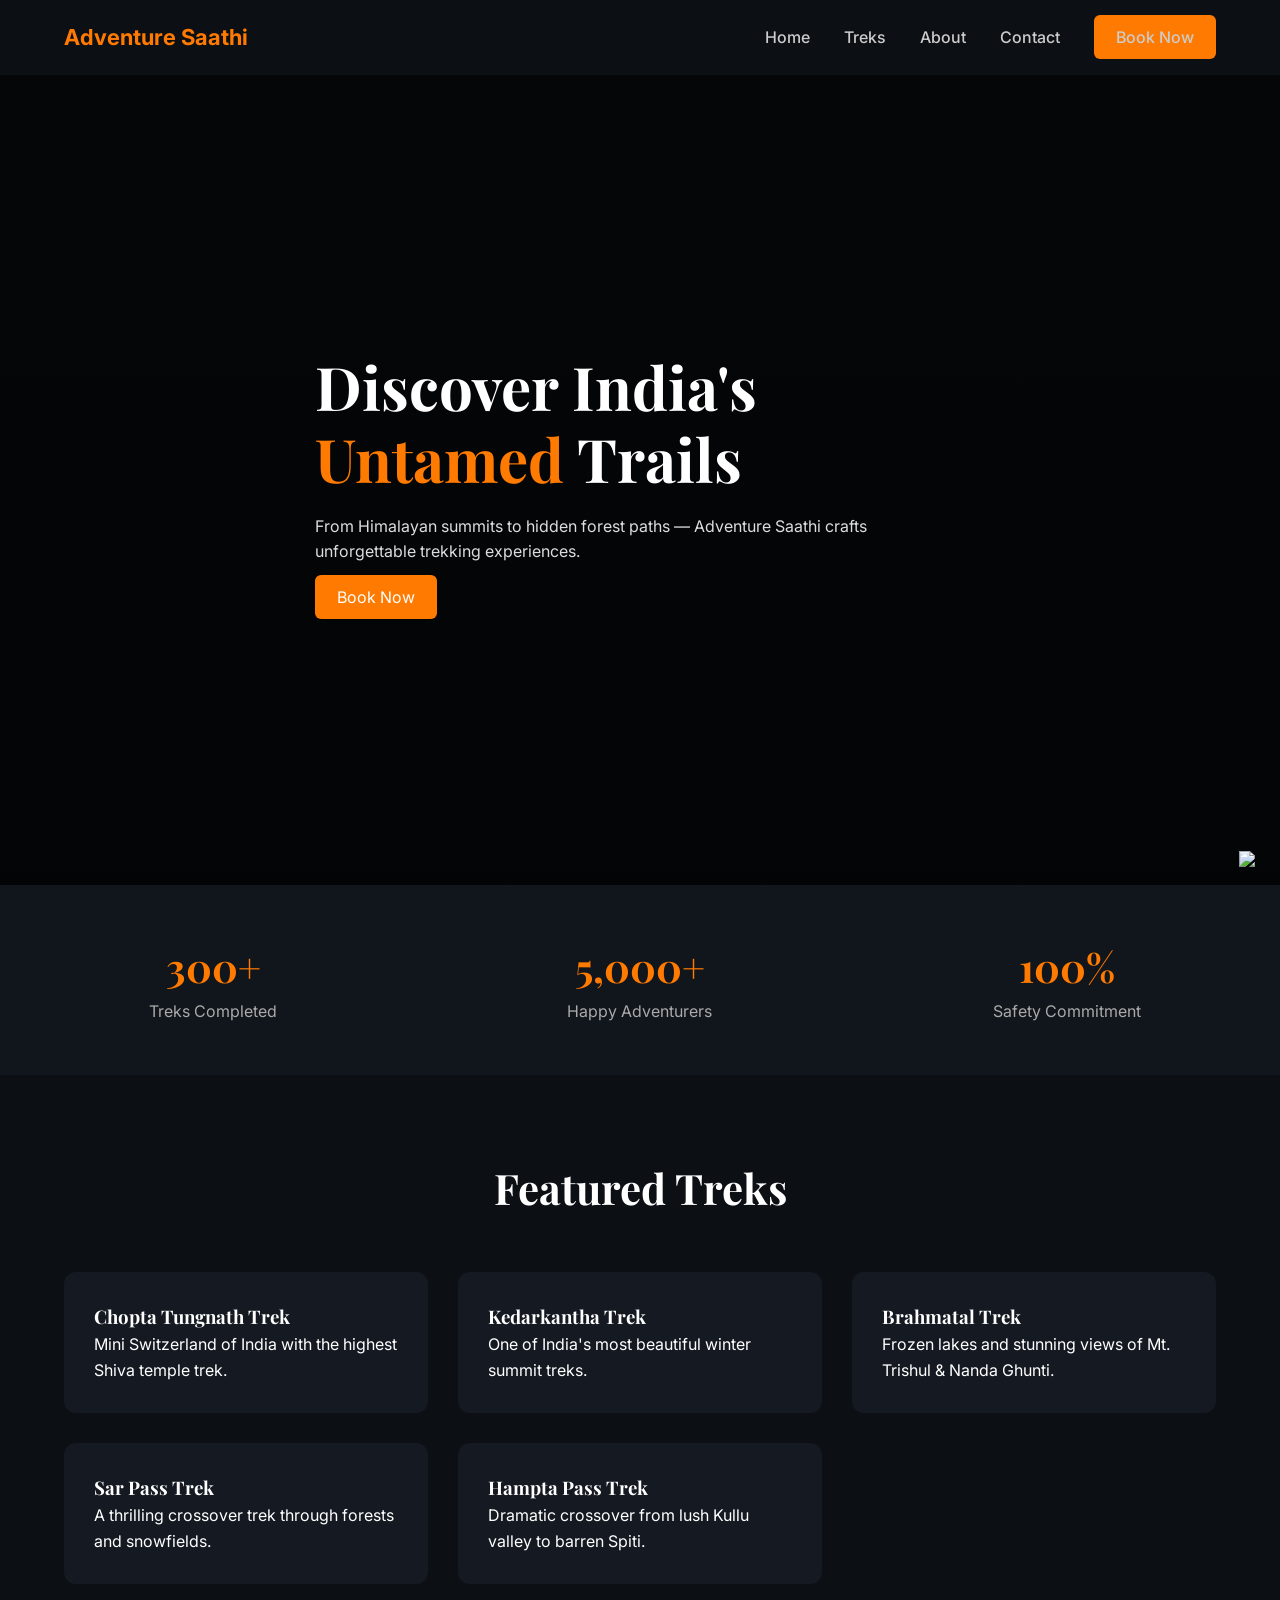
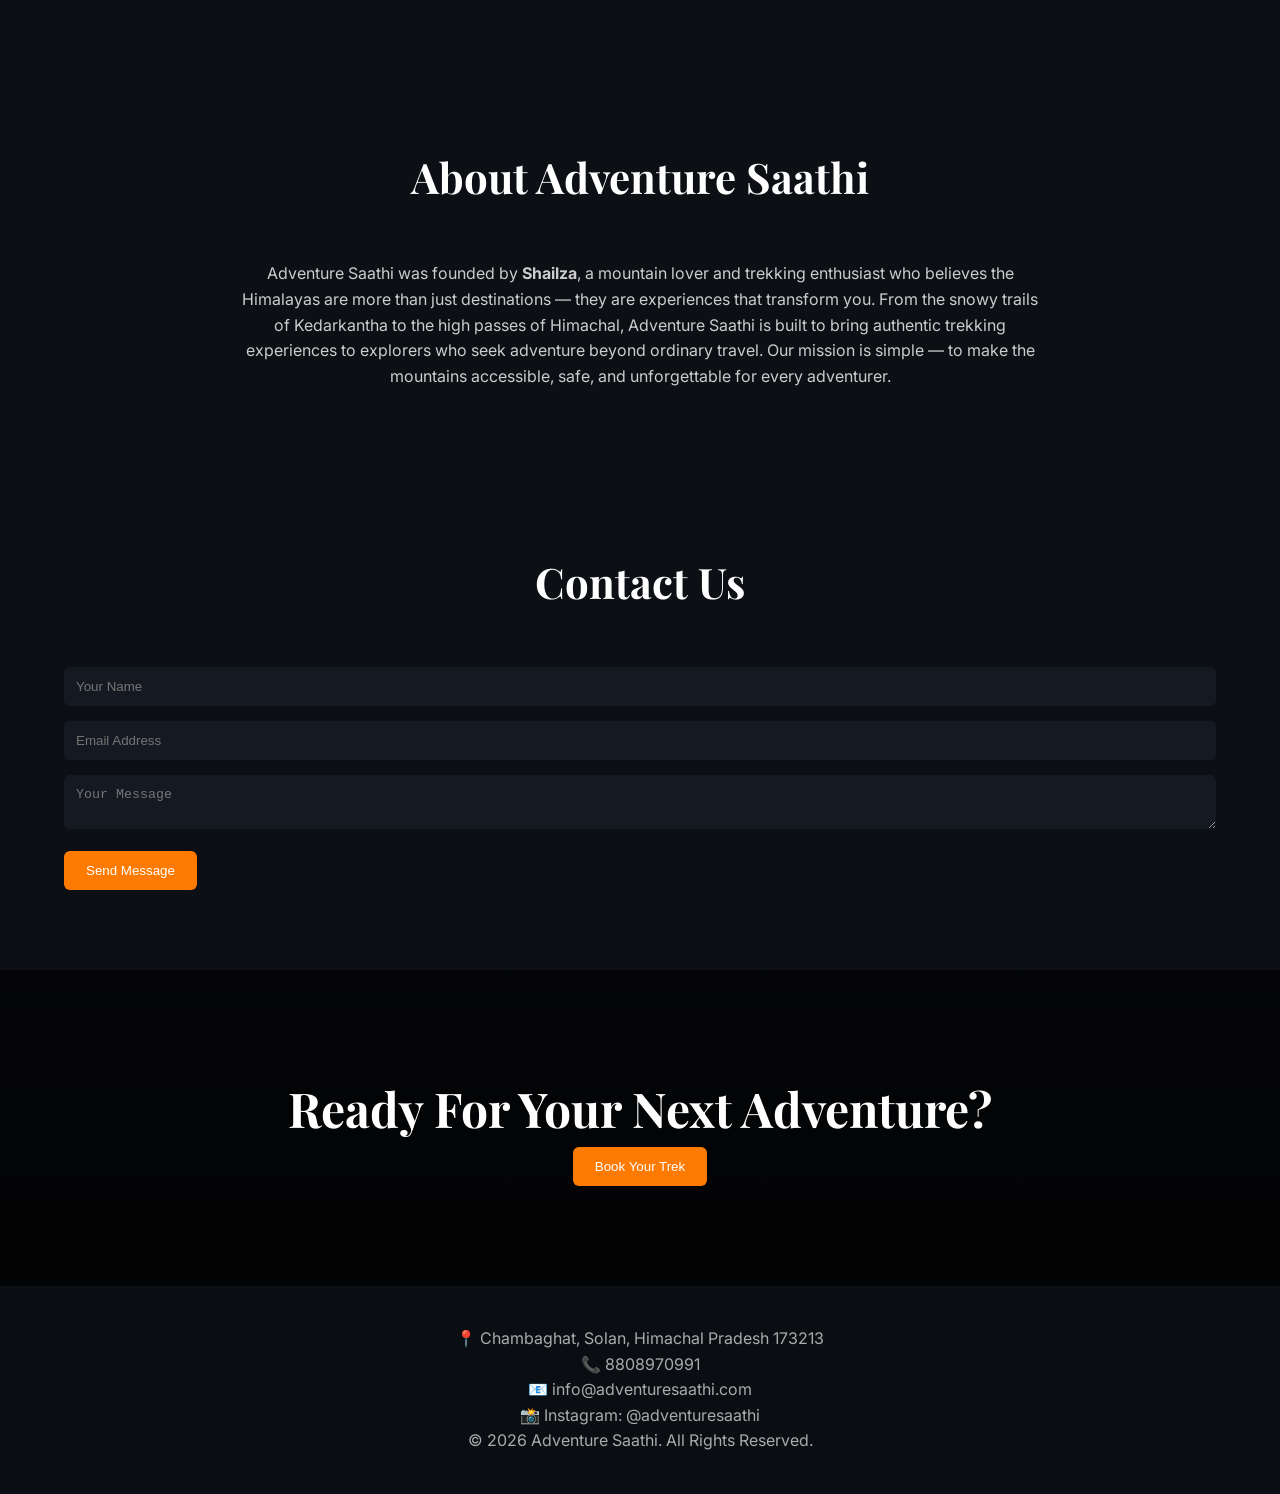
==== index.html @ 0ab4fabd "Update index.html" ====
<!DOCTYPE html>
<html lang="en">
<head>
<meta charset="UTF-8">
<meta name="viewport" content="width=device-width, initial-scale=1.0">
<title>Adventure Saathi | Explore Beyond Limits</title>

<link href="https://fonts.googleapis.com/css2?family=Playfair+Display:wght@600;700&family=Inter:wght@300;400;500;600&display=swap" rel="stylesheet">

<style>

*{margin:0;padding:0;box-sizing:border-box;}

body{
font-family:'Inter',sans-serif;
background:#0c0f14;
color:white;
line-height:1.6;
}

h1,h2,h3{
font-family:'Playfair Display',serif;
}

.container{
width:90%;
max-width:1200px;
margin:auto;
}

/* NAVBAR */

nav{
display:flex;
justify-content:space-between;
align-items:center;
padding:20px 0;
}

.logo{
font-weight:700;
font-size:22px;
color:#ff7a00;
}

.nav-links a{
margin-left:30px;
text-decoration:none;
color:#ccc;
font-weight:500;
}

.nav-links a:hover{
color:#ff7a00;
}

.btn-primary{
background:#ff7a00;
padding:12px 22px;
border-radius:6px;
color:white;
cursor:pointer;
border:none;
text-decoration:none;
}

/* HERO */

.hero{
height:90vh;
background:linear-gradient(rgba(0,0,0,0.6),rgba(0,0,0,0.7)),
url('https://images.unsplash.com/photo-1501785888041-af3ef285b470') center/cover;
display:flex;
align-items:center;
}

.hero-content{
max-width:650px;
}

.hero h1{
font-size:60px;
line-height:1.2;
}

.highlight{
color:#ff7a00;
}

.hero p{
margin:20px 0;
color:#ddd;
}

/* STATS */

.stats{
background:#11151c;
padding:50px 0;
text-align:center;
display:grid;
grid-template-columns:repeat(auto-fit,minmax(200px,1fr));
}

.stat h2{
color:#ff7a00;
font-size:40px;
}

.stat p{
color:#aaa;
}

/* SECTIONS */

section{
padding:80px 0;
}

.section-title{
text-align:center;
margin-bottom:50px;
}

.section-title h2{
font-size:42px;
}

.cards{
display:grid;
grid-template-columns:repeat(auto-fit,minmax(280px,1fr));
gap:30px;
}

.card{
background:#151a22;
padding:30px;
border-radius:12px;
transition:0.3s;
}

.card:hover{
transform:translateY(-5px);
border:1px solid #ff7a00;
}

/* CTA */

.cta{
text-align:center;
background:linear-gradient(rgba(0,0,0,0.7),rgba(0,0,0,0.8)),
url('https://images.unsplash.com/photo-1464822759023-fed622ff2c3b') center/cover;
padding:100px 20px;
}

.cta h2{
font-size:48px;
}

/* MODAL */

.modal{
display:none;
position:fixed;
z-index:1000;
left:0;
top:0;
width:100%;
height:100%;
background:rgba(0,0,0,0.8);
justify-content:center;
align-items:center;
}

.modal-content{
background:#151a22;
padding:40px;
border-radius:12px;
width:90%;
max-width:400px;
position:relative;
}

.modal-content input,
.modal-content select{
width:100%;
padding:12px;
margin-bottom:15px;
border:none;
border-radius:6px;
background:#0c0f14;
color:white;
}

.close{
position:absolute;
right:20px;
top:15px;
font-size:24px;
cursor:pointer;
}

/* CONTACT FORM */

form input, form textarea{
width:100%;
padding:12px;
margin-bottom:15px;
border-radius:6px;
border:none;
background:#151a22;
color:white;
}

/* WHATSAPP */

.whatsapp-float{
position:fixed;
bottom:25px;
right:25px;
z-index:999;
}

.whatsapp-float img{
width:60px;
}

/* FOOTER */

footer{
background:#0a0d12;
padding:40px 0;
text-align:center;
color:#aaa;
}

</style>
</head>

<body>

<div class="container">

<nav>

<div class="logo">Adventure Saathi</div>

<div class="nav-links">
<a href="#">Home</a>
<a href="#treks">Treks</a>
<a href="#about">About</a>
<a href="#contact">Contact</a>
<a href="#" class="btn-primary" onclick="openModal()">Book Now</a>
</div>

</nav>

</div>


<!-- HERO -->

<section class="hero">

<div class="container hero-content">

<h1>Discover India's <span class="highlight">Untamed</span> Trails</h1>

<p>
From Himalayan summits to hidden forest paths — Adventure Saathi crafts unforgettable trekking experiences.
</p>

<a class="btn-primary" onclick="openModal()">Book Now</a>

</div>

</section>


<!-- STATS -->

<section class="stats">

<div class="stat">
<h2>300+</h2>
<p>Treks Completed</p>
</div>

<div class="stat">
<h2>5,000+</h2>
<p>Happy Adventurers</p>
</div>

<div class="stat">
<h2>100%</h2>
<p>Safety Commitment</p>
</div>

</section>


<!-- TREKS -->

<section id="treks">

<div class="container">

<div class="section-title">
<h2>Featured Treks</h2>
</div>

<div class="cards">

<div class="card">
<h3>Chopta Tungnath Trek</h3>
<p>Mini Switzerland of India with the highest Shiva temple trek.</p>
</div>

<div class="card">
<h3>Kedarkantha Trek</h3>
<p>One of India's most beautiful winter summit treks.</p>
</div>

<div class="card">
<h3>Brahmatal Trek</h3>
<p>Frozen lakes and stunning views of Mt. Trishul & Nanda Ghunti.</p>
</div>

<div class="card">
<h3>Sar Pass Trek</h3>
<p>A thrilling crossover trek through forests and snowfields.</p>
</div>

<div class="card">
<h3>Hampta Pass Trek</h3>
<p>Dramatic crossover from lush Kullu valley to barren Spiti.</p>
</div>

</div>

</div>

</section>


<!-- ABOUT -->

<section id="about">

<div class="container">

<div class="section-title">
<h2>About Adventure Saathi</h2>
</div>

<p style="max-width:800px;margin:auto;text-align:center;color:#ccc">

Adventure Saathi was founded by <b>Shailza</b>, a mountain lover and trekking enthusiast who believes the Himalayas are more than just destinations — they are experiences that transform you.

From the snowy trails of Kedarkantha to the high passes of Himachal, Adventure Saathi is built to bring authentic trekking experiences to explorers who seek adventure beyond ordinary travel.

Our mission is simple — to make the mountains accessible, safe, and unforgettable for every adventurer.

</p>

</div>

</section>


<!-- CONTACT -->

<section id="contact">

<div class="container">

<div class="section-title">
<h2>Contact Us</h2>
</div>

<form>

<input type="text" placeholder="Your Name" required>

<input type="email" placeholder="Email Address" required>

<textarea placeholder="Your Message" required></textarea>

<button class="btn-primary">Send Message</button>

</form>

</div>

</section>


<!-- CTA -->

<section class="cta">

<h2>Ready For Your Next Adventure?</h2>

<button class="btn-primary" onclick="openModal()">Book Your Trek</button>

</section>


<!-- FOOTER -->

<footer>

<p>📍 Chambaghat, Solan, Himachal Pradesh 173213</p>

<p>📞 8808970991</p>

<p>📧 info@adventuresaathi.com</p>

<p>📸 Instagram: @adventuresaathi</p>

<p>© 2026 Adventure Saathi. All Rights Reserved.</p>

</footer>


<!-- BOOKING MODAL -->

<div id="bookingModal" class="modal">

<div class="modal-content">

<span class="close" onclick="closeModal()">&times;</span>

<h2>Book Your Adventure</h2>

<form id="bookingForm">

<input type="text" id="name" placeholder="Full Name" required>

<input type="month" id="date" required>

<select id="destination" required>

<option value="">Select Destination</option>
<option>Chopta Tungnath</option>
<option>Kedarkantha</option>
<option>Brahmatal</option>
<option>Sar Pass</option>
<option>Hampta Pass</option>

</select>

<input type="number" id="people" placeholder="Number of People" min="1" required>

<button type="submit" class="btn-primary">Submit</button>

</form>

</div>

</div>


<!-- WHATSAPP BUTTON -->

<a href="https://wa.me/918808970991?text=Hi%20Adventure%20Saathi%2C%20I%20want%20to%20know%20about%20your%20treks"
class="whatsapp-float"
target="_blank">

<img src="https://cdn-icons-png.flaticon.com/512/733/733585.png">

</a>


<script>

const LEADS_API = "https://script.google.com/macros/s/AKfycbwaAAPsyGDx60r8MvcQ_kzQnFa-VwXcpNnOaDXfLt3oLv6vje9vzFgLc7lGcQyWwPuP/exec";


document.getElementById("bookingForm").addEventListener("submit", function(e){

e.preventDefault();

const data = {

name:document.getElementById("name").value,

date:document.getElementById("date").value,

destination:document.getElementById("destination").value,

people:document.getElementById("people").value

};

fetch(LEADS_API,{

method:"POST",

body:JSON.stringify(data)

})

.then(res=>res.text())

.then(()=>{

alert("Booking Submitted Successfully 🚀");

closeModal();

document.getElementById("bookingForm").reset();

})

.catch(()=>{

alert("Something went wrong! Please try again.");

});

});


function openModal(){

document.getElementById("bookingModal").style.display="flex";

}

function closeModal(){

document.getElementById("bookingModal").style.display="none";

}

window.onclick=function(event){

const modal=document.getElementById("bookingModal");

if(event.target==modal){

modal.style.display="none";

}

}

</script>

</body>
</html>
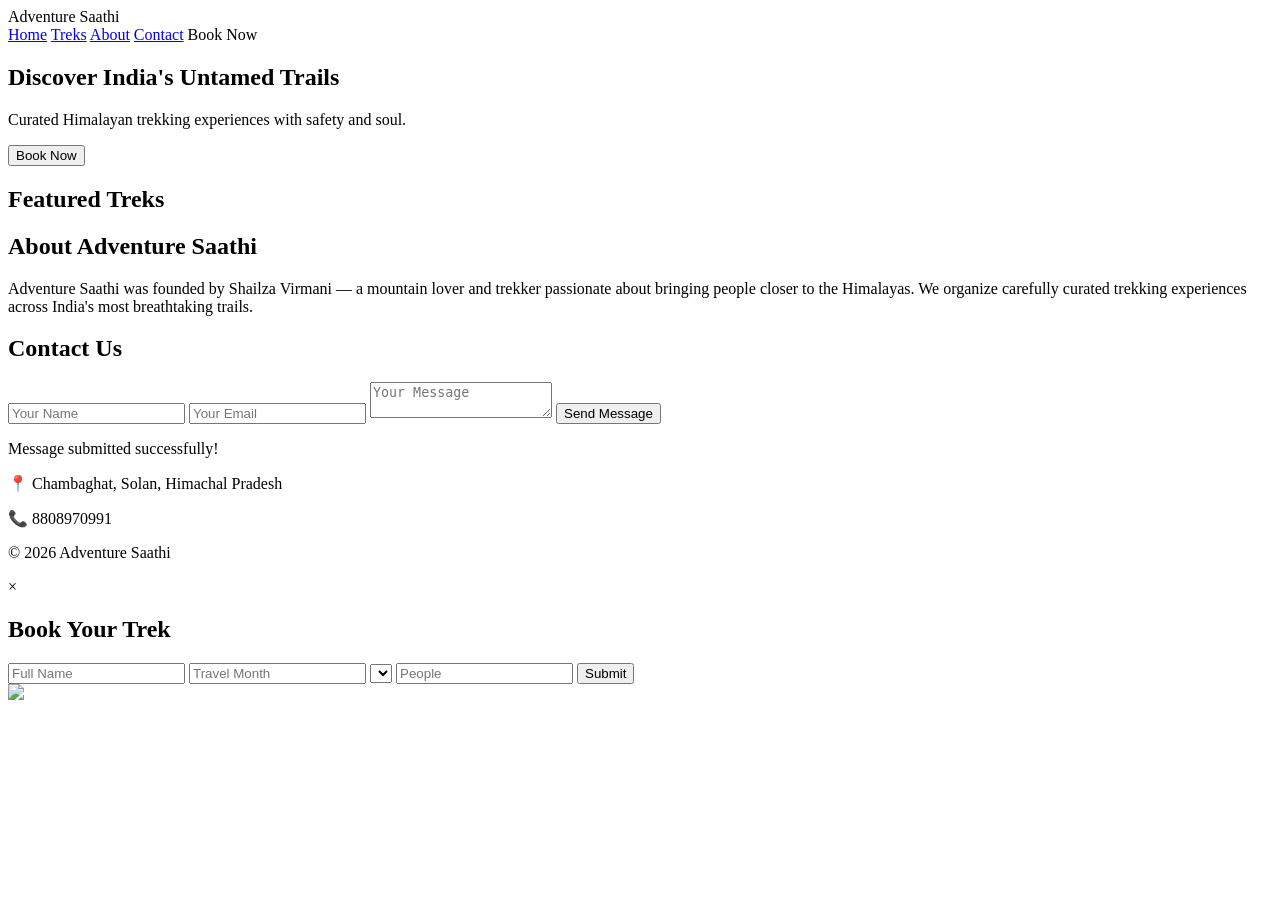
==== commit cb3c5780: "Update index.html" ====
--- a/index.html
+++ b/index.html
@@ -1,427 +1,111 @@
 <!DOCTYPE html>
 <html lang="en">
+
 <head>
+
 <meta charset="UTF-8">
 <meta name="viewport" content="width=device-width, initial-scale=1.0">
+
 <title>Adventure Saathi | Explore Beyond Limits</title>
 
-<link href="https://fonts.googleapis.com/css2?family=Playfair+Display:wght@600;700&family=Inter:wght@300;400;500;600&display=swap" rel="stylesheet">
+<link rel="stylesheet" href="style.css">
 
-<style>
+<link href="https://fonts.googleapis.com/css2?family=Playfair+Display:wght@700&family=Inter:wght@300;400;500&display=swap" rel="stylesheet">
 
-*{margin:0;padding:0;box-sizing:border-box;}
-
-body{
-font-family:'Inter',sans-serif;
-background:#0c0f14;
-color:white;
-line-height:1.6;
-}
-
-h1,h2,h3{
-font-family:'Playfair Display',serif;
-}
-
-.container{
-width:90%;
-max-width:1200px;
-margin:auto;
-}
-
-/* NAVBAR */
-
-nav{
-display:flex;
-justify-content:space-between;
-align-items:center;
-padding:20px 0;
-}
-
-.logo{
-font-weight:700;
-font-size:22px;
-color:#ff7a00;
-}
-
-.nav-links a{
-margin-left:30px;
-text-decoration:none;
-color:#ccc;
-font-weight:500;
-}
-
-.nav-links a:hover{
-color:#ff7a00;
-}
-
-.btn-primary{
-background:#ff7a00;
-padding:12px 22px;
-border-radius:6px;
-color:white;
-cursor:pointer;
-border:none;
-text-decoration:none;
-}
-
-/* HERO */
-
-.hero{
-height:90vh;
-background:linear-gradient(rgba(0,0,0,0.6),rgba(0,0,0,0.7)),
-url('https://images.unsplash.com/photo-1501785888041-af3ef285b470') center/cover;
-display:flex;
-align-items:center;
-}
-
-.hero-content{
-max-width:650px;
-}
-
-.hero h1{
-font-size:60px;
-line-height:1.2;
-}
-
-.highlight{
-color:#ff7a00;
-}
-
-.hero p{
-margin:20px 0;
-color:#ddd;
-}
-
-/* STATS */
-
-.stats{
-background:#11151c;
-padding:50px 0;
-text-align:center;
-display:grid;
-grid-template-columns:repeat(auto-fit,minmax(200px,1fr));
-}
-
-.stat h2{
-color:#ff7a00;
-font-size:40px;
-}
-
-.stat p{
-color:#aaa;
-}
-
-/* SECTIONS */
-
-section{
-padding:80px 0;
-}
-
-.section-title{
-text-align:center;
-margin-bottom:50px;
-}
-
-.section-title h2{
-font-size:42px;
-}
-
-.cards{
-display:grid;
-grid-template-columns:repeat(auto-fit,minmax(280px,1fr));
-gap:30px;
-}
-
-.card{
-background:#151a22;
-padding:30px;
-border-radius:12px;
-transition:0.3s;
-}
-
-.card:hover{
-transform:translateY(-5px);
-border:1px solid #ff7a00;
-}
-
-/* CTA */
-
-.cta{
-text-align:center;
-background:linear-gradient(rgba(0,0,0,0.7),rgba(0,0,0,0.8)),
-url('https://images.unsplash.com/photo-1464822759023-fed622ff2c3b') center/cover;
-padding:100px 20px;
-}
-
-.cta h2{
-font-size:48px;
-}
-
-/* MODAL */
-
-.modal{
-display:none;
-position:fixed;
-z-index:1000;
-left:0;
-top:0;
-width:100%;
-height:100%;
-background:rgba(0,0,0,0.8);
-justify-content:center;
-align-items:center;
-}
-
-.modal-content{
-background:#151a22;
-padding:40px;
-border-radius:12px;
-width:90%;
-max-width:400px;
-position:relative;
-}
-
-.modal-content input,
-.modal-content select{
-width:100%;
-padding:12px;
-margin-bottom:15px;
-border:none;
-border-radius:6px;
-background:#0c0f14;
-color:white;
-}
-
-.close{
-position:absolute;
-right:20px;
-top:15px;
-font-size:24px;
-cursor:pointer;
-}
-
-/* CONTACT FORM */
-
-form input, form textarea{
-width:100%;
-padding:12px;
-margin-bottom:15px;
-border-radius:6px;
-border:none;
-background:#151a22;
-color:white;
-}
-
-/* WHATSAPP */
-
-.whatsapp-float{
-position:fixed;
-bottom:25px;
-right:25px;
-z-index:999;
-}
-
-.whatsapp-float img{
-width:60px;
-}
-
-/* FOOTER */
-
-footer{
-background:#0a0d12;
-padding:40px 0;
-text-align:center;
-color:#aaa;
-}
-
-</style>
 </head>
 
 <body>
 
-<div class="container">
-
-<nav>
+<nav class="container">
 
 <div class="logo">Adventure Saathi</div>
 
 <div class="nav-links">
-<a href="#">Home</a>
-<a href="#treks">Treks</a>
+
+<a href="index.html">Home</a>
+<a href="treks.html">Treks</a>
 <a href="#about">About</a>
 <a href="#contact">Contact</a>
-<a href="#" class="btn-primary" onclick="openModal()">Book Now</a>
+
+<a class="btn-primary" onclick="openModal()">Book Now</a>
+
 </div>
 
 </nav>
-
-</div>
-
 
 <!-- HERO -->
 
 <section class="hero">
 
-<div class="container hero-content">
+<div class="hero-content container">
 
-<h1>Discover India's <span class="highlight">Untamed</span> Trails</h1>
+<h1>Discover India's <span>Untamed</span> Trails</h1>
 
-<p>
-From Himalayan summits to hidden forest paths — Adventure Saathi crafts unforgettable trekking experiences.
-</p>
+<p>Curated Himalayan trekking experiences with safety and soul.</p>
 
-<a class="btn-primary" onclick="openModal()">Book Now</a>
+<button class="btn-primary" onclick="openModal()">Book Now</button>
 
 </div>
 
 </section>
 
+<!-- FEATURED TREKS -->
 
-<!-- STATS -->
+<section class="container">
 
-<section class="stats">
+<h2 class="section-title">Featured Treks</h2>
 
-<div class="stat">
-<h2>300+</h2>
-<p>Treks Completed</p>
-</div>
-
-<div class="stat">
-<h2>5,000+</h2>
-<p>Happy Adventurers</p>
-</div>
-
-<div class="stat">
-<h2>100%</h2>
-<p>Safety Commitment</p>
-</div>
+<div id="trek-container" class="cards"></div>
 
 </section>
 
+<!-- ABOUT -->
 
-<!-- TREKS -->
+<section id="about" class="container">
 
-<section id="treks">
+<h2 class="section-title">About Adventure Saathi</h2>
 
-<div class="container">
+<p>
 
-<div class="section-title">
-<h2>Featured Treks</h2>
-</div>
+Adventure Saathi was founded by Shailza Virmani — a mountain lover and trekker passionate about bringing people closer to the Himalayas.
 
-<div class="cards">
+We organize carefully curated trekking experiences across India's most breathtaking trails.
 
-<div class="card">
-<h3>Chopta Tungnath Trek</h3>
-<p>Mini Switzerland of India with the highest Shiva temple trek.</p>
-</div>
-
-<div class="card">
-<h3>Kedarkantha Trek</h3>
-<p>One of India's most beautiful winter summit treks.</p>
-</div>
-
-<div class="card">
-<h3>Brahmatal Trek</h3>
-<p>Frozen lakes and stunning views of Mt. Trishul & Nanda Ghunti.</p>
-</div>
-
-<div class="card">
-<h3>Sar Pass Trek</h3>
-<p>A thrilling crossover trek through forests and snowfields.</p>
-</div>
-
-<div class="card">
-<h3>Hampta Pass Trek</h3>
-<p>Dramatic crossover from lush Kullu valley to barren Spiti.</p>
-</div>
-
-</div>
-
-</div>
+</p>
 
 </section>
 
-
-<!-- ABOUT -->
-
-<section id="about">
-
-<div class="container">
-
-<div class="section-title">
-<h2>About Adventure Saathi</h2>
-</div>
-
-<p style="max-width:800px;margin:auto;text-align:center;color:#ccc">
-
-Adventure Saathi was founded by <b>Shailza</b>, a mountain lover and trekking enthusiast who believes the Himalayas are more than just destinations — they are experiences that transform you.
-
-From the snowy trails of Kedarkantha to the high passes of Himachal, Adventure Saathi is built to bring authentic trekking experiences to explorers who seek adventure beyond ordinary travel.
-
-Our mission is simple — to make the mountains accessible, safe, and unforgettable for every adventurer.
-
-</p>
-
-</div>
-
-</section>
-
-
 <!-- CONTACT -->
 
-<section id="contact">
+<section id="contact" class="container">
 
-<div class="container">
+<h2 class="section-title">Contact Us</h2>
 
-<div class="section-title">
-<h2>Contact Us</h2>
-</div>
+<form id="contactForm">
 
-<form>
+<input id="cname" placeholder="Your Name" required>
 
-<input type="text" placeholder="Your Name" required>
+<input id="cemail" placeholder="Your Email" required>
 
-<input type="email" placeholder="Email Address" required>
-
-<textarea placeholder="Your Message" required></textarea>
+<textarea id="cmsg" placeholder="Your Message"></textarea>
 
 <button class="btn-primary">Send Message</button>
 
 </form>
 
-</div>
+<p id="successMsg">Message submitted successfully!</p>
 
 </section>
 
-
-<!-- CTA -->
-
-<section class="cta">
-
-<h2>Ready For Your Next Adventure?</h2>
-
-<button class="btn-primary" onclick="openModal()">Book Your Trek</button>
-
-</section>
-
-
-<!-- FOOTER -->
-
 <footer>
 
-<p>📍 Chambaghat, Solan, Himachal Pradesh 173213</p>
+<p>📍 Chambaghat, Solan, Himachal Pradesh</p>
 
 <p>📞 8808970991</p>
 
-<p>📧 info@adventuresaathi.com</p>
-
-<p>📸 Instagram: @adventuresaathi</p>
-
-<p>© 2026 Adventure Saathi. All Rights Reserved.</p>
+<p>© 2026 Adventure Saathi</p>
 
 </footer>
-
 
 <!-- BOOKING MODAL -->
 
@@ -431,28 +115,19 @@
 
 <span class="close" onclick="closeModal()">&times;</span>
 
-<h2>Book Your Adventure</h2>
+<h2>Book Your Trek</h2>
 
 <form id="bookingForm">
 
-<input type="text" id="name" placeholder="Full Name" required>
+<input id="name" placeholder="Full Name" required>
 
-<input type="month" id="date" required>
+<input id="date" placeholder="Travel Month">
 
-<select id="destination" required>
+<select id="destination"></select>
 
-<option value="">Select Destination</option>
-<option>Chopta Tungnath</option>
-<option>Kedarkantha</option>
-<option>Brahmatal</option>
-<option>Sar Pass</option>
-<option>Hampta Pass</option>
+<input id="people" type="number" placeholder="People">
 
-</select>
-
-<input type="number" id="people" placeholder="Number of People" min="1" required>
-
-<button type="submit" class="btn-primary">Submit</button>
+<button class="btn-primary">Submit</button>
 
 </form>
 
@@ -460,93 +135,18 @@
 
 </div>
 
-
 <!-- WHATSAPP BUTTON -->
 
-<a href="https://wa.me/918808970991?text=Hi%20Adventure%20Saathi%2C%20I%20want%20to%20know%20about%20your%20treks"
-class="whatsapp-float"
-target="_blank">
+<a class="whatsapp"
+
+href="https://wa.me/918808970991?text=Hi Adventure Saathi, I want to know about your treks">
 
 <img src="https://cdn-icons-png.flaticon.com/512/733/733585.png">
 
 </a>
 
-
-<script>
-
-const LEADS_API = "https://script.google.com/macros/s/AKfycbwaAAPsyGDx60r8MvcQ_kzQnFa-VwXcpNnOaDXfLt3oLv6vje9vzFgLc7lGcQyWwPuP/exec";
-
-
-document.getElementById("bookingForm").addEventListener("submit", function(e){
-
-e.preventDefault();
-
-const data = {
-
-name:document.getElementById("name").value,
-
-date:document.getElementById("date").value,
-
-destination:document.getElementById("destination").value,
-
-people:document.getElementById("people").value
-
-};
-
-fetch(LEADS_API,{
-
-method:"POST",
-
-body:JSON.stringify(data)
-
-})
-
-.then(res=>res.text())
-
-.then(()=>{
-
-alert("Booking Submitted Successfully 🚀");
-
-closeModal();
-
-document.getElementById("bookingForm").reset();
-
-})
-
-.catch(()=>{
-
-alert("Something went wrong! Please try again.");
-
-});
-
-});
-
-
-function openModal(){
-
-document.getElementById("bookingModal").style.display="flex";
-
-}
-
-function closeModal(){
-
-document.getElementById("bookingModal").style.display="none";
-
-}
-
-window.onclick=function(event){
-
-const modal=document.getElementById("bookingModal");
-
-if(event.target==modal){
-
-modal.style.display="none";
-
-}
-
-}
-
-</script>
+<script src="script.js"></script>
 
 </body>
+
 </html>
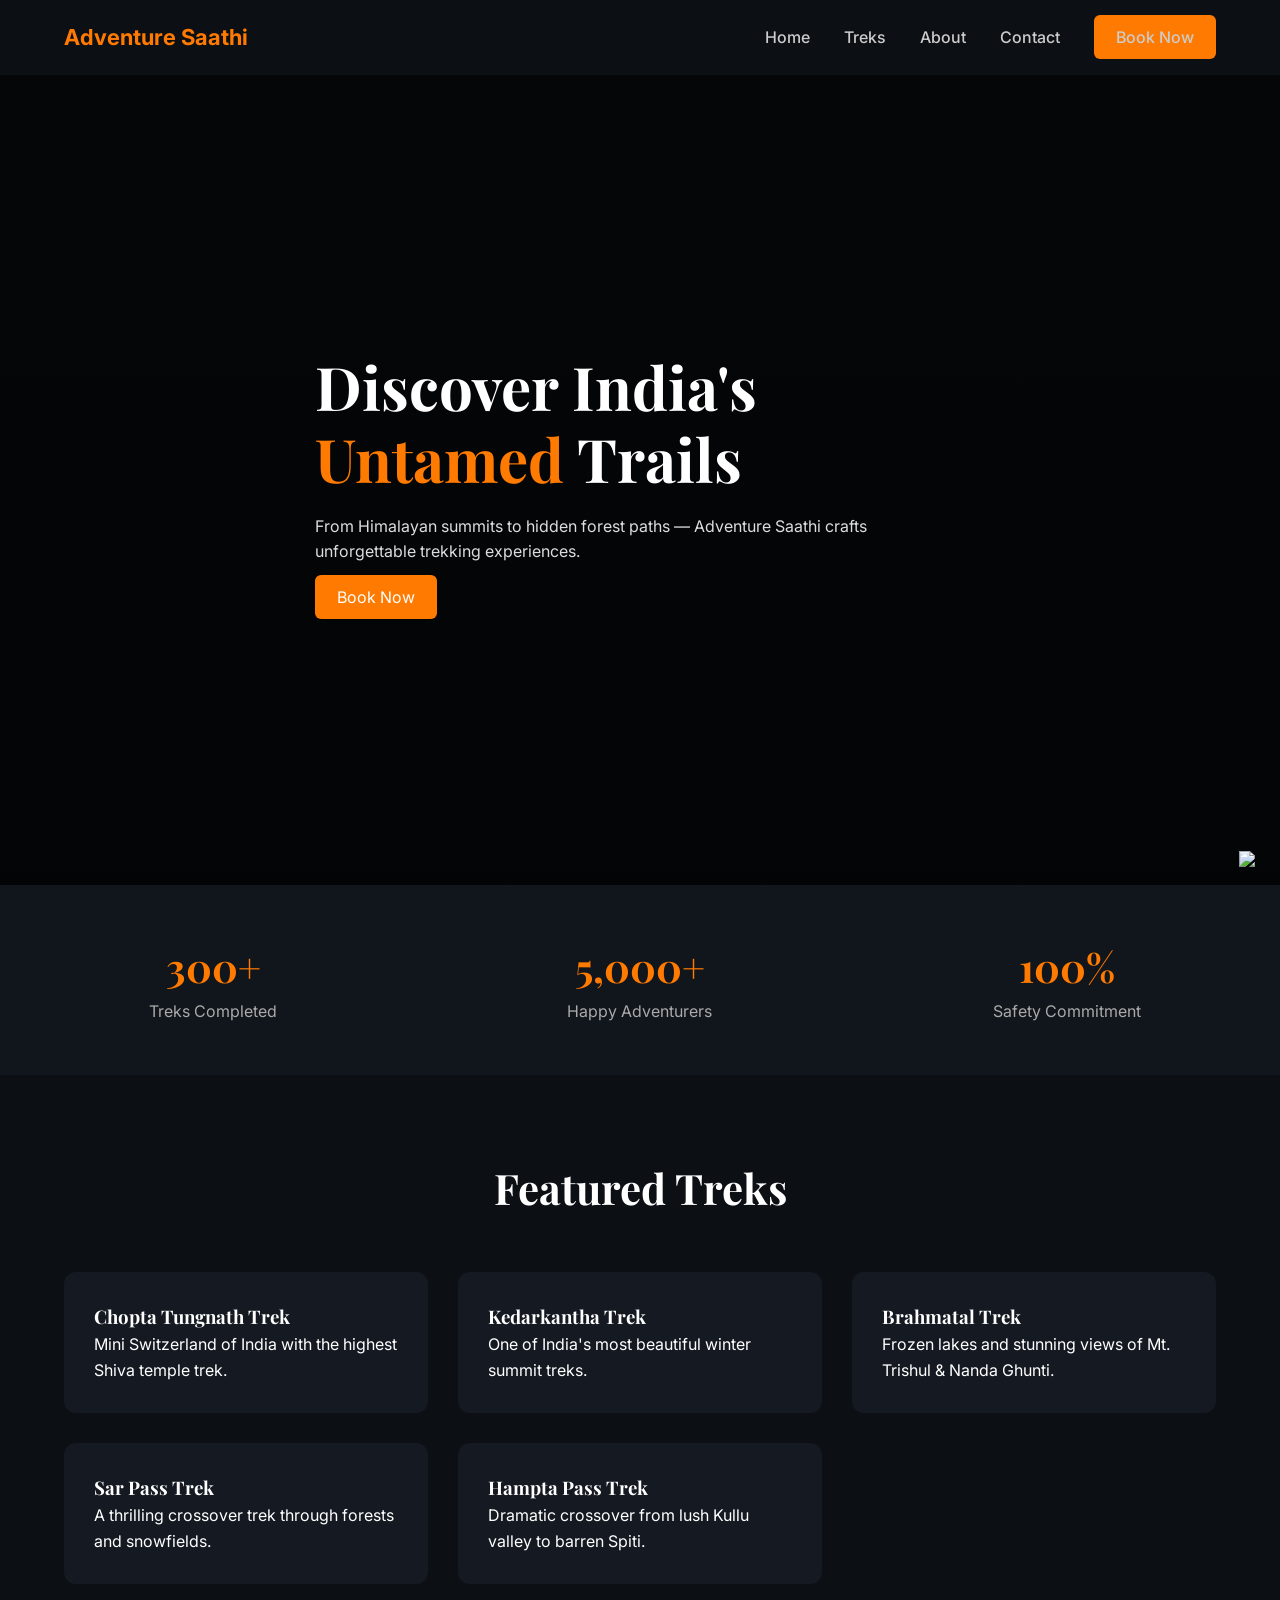
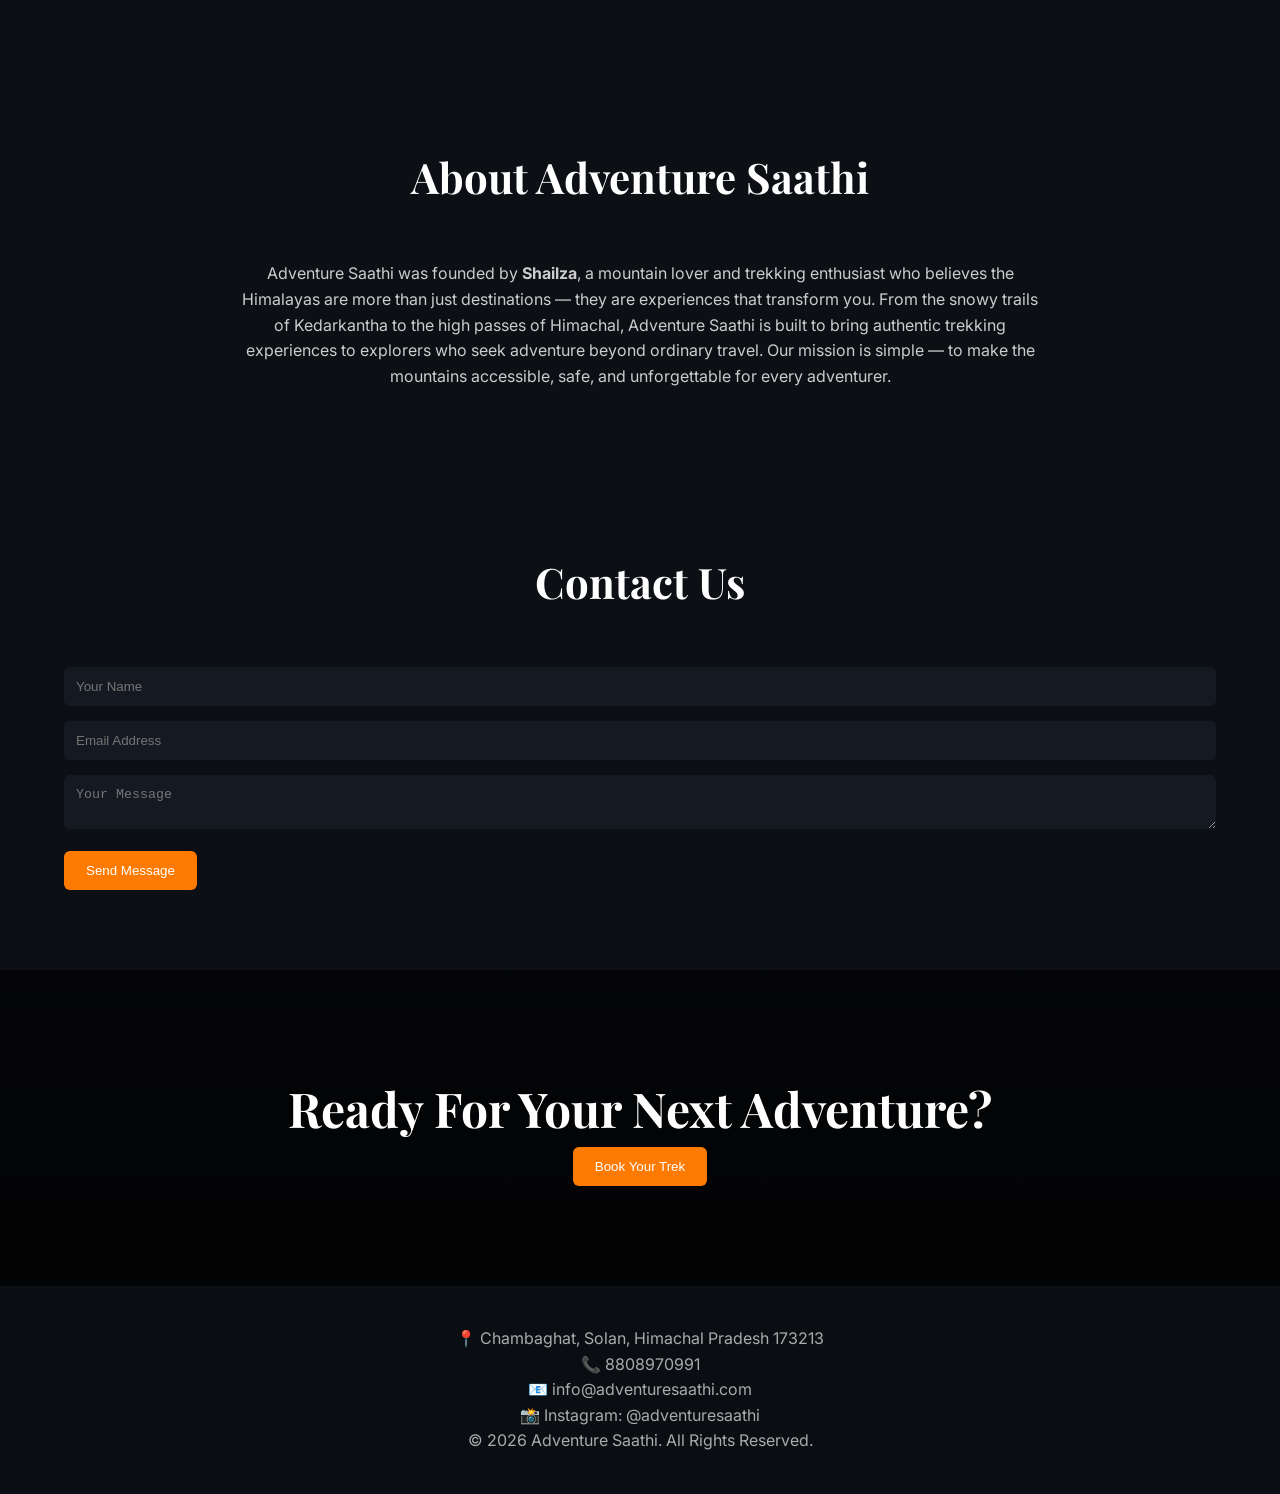
==== commit d5283768: "Update index.html" ====
--- a/index.html
+++ b/index.html
@@ -1,112 +1,428 @@
 <!DOCTYPE html>
 <html lang="en">
-
 <head>
-
 <meta charset="UTF-8">
 <meta name="viewport" content="width=device-width, initial-scale=1.0">
-
 <title>Adventure Saathi | Explore Beyond Limits</title>
 
-<link rel="stylesheet" href="style.css">
-
-<link href="https://fonts.googleapis.com/css2?family=Playfair+Display:wght@700&family=Inter:wght@300;400;500&display=swap" rel="stylesheet">
-
+<link href="https://fonts.googleapis.com/css2?family=Playfair+Display:wght@600;700&family=Inter:wght@300;400;500;600&display=swap" rel="stylesheet">
+
+<style>
+
+*{margin:0;padding:0;box-sizing:border-box;}
+
+body{
+font-family:'Inter',sans-serif;
+background:#0c0f14;
+color:white;
+line-height:1.6;
+}
+
+h1,h2,h3{
+font-family:'Playfair Display',serif;
+}
+
+.container{
+width:90%;
+max-width:1200px;
+margin:auto;
+}
+
+/* NAVBAR */
+
+nav{
+display:flex;
+justify-content:space-between;
+align-items:center;
+padding:20px 0;
+}
+
+.logo{
+font-weight:700;
+font-size:22px;
+color:#ff7a00;
+}
+
+.nav-links a{
+margin-left:30px;
+text-decoration:none;
+color:#ccc;
+font-weight:500;
+}
+
+.nav-links a:hover{
+color:#ff7a00;
+}
+
+.btn-primary{
+background:#ff7a00;
+padding:12px 22px;
+border-radius:6px;
+color:white;
+cursor:pointer;
+border:none;
+text-decoration:none;
+}
+
+/* HERO */
+
+.hero{
+height:90vh;
+background:linear-gradient(rgba(0,0,0,0.6),rgba(0,0,0,0.7)),
+url('https://images.unsplash.com/photo-1501785888041-af3ef285b470') center/cover;
+display:flex;
+align-items:center;
+}
+
+.hero-content{
+max-width:650px;
+}
+
+.hero h1{
+font-size:60px;
+line-height:1.2;
+}
+
+.highlight{
+color:#ff7a00;
+}
+
+.hero p{
+margin:20px 0;
+color:#ddd;
+}
+
+/* STATS */
+
+.stats{
+background:#11151c;
+padding:50px 0;
+text-align:center;
+display:grid;
+grid-template-columns:repeat(auto-fit,minmax(200px,1fr));
+}
+
+.stat h2{
+color:#ff7a00;
+font-size:40px;
+}
+
+.stat p{
+color:#aaa;
+}
+
+/* SECTIONS */
+
+section{
+padding:80px 0;
+}
+
+.section-title{
+text-align:center;
+margin-bottom:50px;
+}
+
+.section-title h2{
+font-size:42px;
+}
+
+.cards{
+display:grid;
+grid-template-columns:repeat(auto-fit,minmax(280px,1fr));
+gap:30px;
+}
+
+.card{
+background:#151a22;
+padding:30px;
+border-radius:12px;
+transition:0.3s;
+}
+
+.card:hover{
+transform:translateY(-5px);
+border:1px solid #ff7a00;
+}
+
+/* CTA */
+
+.cta{
+text-align:center;
+background:linear-gradient(rgba(0,0,0,0.7),rgba(0,0,0,0.8)),
+url('https://images.unsplash.com/photo-1464822759023-fed622ff2c3b') center/cover;
+padding:100px 20px;
+}
+
+.cta h2{
+font-size:48px;
+}
+
+/* MODAL */
+
+.modal{
+display:none;
+position:fixed;
+z-index:1000;
+left:0;
+top:0;
+width:100%;
+height:100%;
+background:rgba(0,0,0,0.8);
+justify-content:center;
+align-items:center;
+}
+
+.modal-content{
+background:#151a22;
+padding:40px;
+border-radius:12px;
+width:90%;
+max-width:400px;
+position:relative;
+}
+
+.modal-content input,
+.modal-content select{
+width:100%;
+padding:12px;
+margin-bottom:15px;
+border:none;
+border-radius:6px;
+background:#0c0f14;
+color:white;
+}
+
+.close{
+position:absolute;
+right:20px;
+top:15px;
+font-size:24px;
+cursor:pointer;
+}
+
+/* CONTACT FORM */
+
+form input, form textarea{
+width:100%;
+padding:12px;
+margin-bottom:15px;
+border-radius:6px;
+border:none;
+background:#151a22;
+color:white;
+}
+
+/* WHATSAPP */
+
+.whatsapp-float{
+position:fixed;
+bottom:25px;
+right:25px;
+z-index:999;
+}
+
+.whatsapp-float img{
+width:60px;
+}
+
+/* FOOTER */
+
+footer{
+background:#0a0d12;
+padding:40px 0;
+text-align:center;
+color:#aaa;
+}
+
+</style>
 </head>
 
 <body>
 
-<nav class="container">
+<div class="container">
+
+<nav>
 
 <div class="logo">Adventure Saathi</div>
 
 <div class="nav-links">
-
-<a href="index.html">Home</a>
-<a href="treks.html">Treks</a>
+<a href="#">Home</a>
+<a href="#treks">Treks</a>
 <a href="#about">About</a>
 <a href="#contact">Contact</a>
+<a href="#" class="btn-primary" onclick="openModal()">Book Now</a>
+</div>
+
+</nav>
+
+</div>
+
+
+<!-- HERO -->
+
+<section class="hero">
+
+<div class="container hero-content">
+
+<h1>Discover India's <span class="highlight">Untamed</span> Trails</h1>
+
+<p>
+From Himalayan summits to hidden forest paths — Adventure Saathi crafts unforgettable trekking experiences.
+</p>
 
 <a class="btn-primary" onclick="openModal()">Book Now</a>
 
 </div>
 
-</nav>
-
-<!-- HERO -->
-
-<section class="hero">
-
-<div class="hero-content container">
-
-<h1>Discover India's <span>Untamed</span> Trails</h1>
-
-<p>Curated Himalayan trekking experiences with safety and soul.</p>
-
-<button class="btn-primary" onclick="openModal()">Book Now</button>
-
-</div>
-
 </section>
 
-<!-- FEATURED TREKS -->
-
-<section class="container">
-
-<h2 class="section-title">Featured Treks</h2>
-
-<div id="trek-container" class="cards"></div>
+
+<!-- STATS -->
+
+<section class="stats">
+
+<div class="stat">
+<h2>300+</h2>
+<p>Treks Completed</p>
+</div>
+
+<div class="stat">
+<h2>5,000+</h2>
+<p>Happy Adventurers</p>
+</div>
+
+<div class="stat">
+<h2>100%</h2>
+<p>Safety Commitment</p>
+</div>
 
 </section>
 
+
+<!-- TREKS -->
+
+<section id="treks">
+
+<div class="container">
+
+<div class="section-title">
+<h2>Featured Treks</h2>
+</div>
+
+<div class="cards">
+
+<div class="card">
+<h3>Chopta Tungnath Trek</h3>
+<p>Mini Switzerland of India with the highest Shiva temple trek.</p>
+</div>
+
+<div class="card">
+<h3>Kedarkantha Trek</h3>
+<p>One of India's most beautiful winter summit treks.</p>
+</div>
+
+<div class="card">
+<h3>Brahmatal Trek</h3>
+<p>Frozen lakes and stunning views of Mt. Trishul & Nanda Ghunti.</p>
+</div>
+
+<div class="card">
+<h3>Sar Pass Trek</h3>
+<p>A thrilling crossover trek through forests and snowfields.</p>
+</div>
+
+<div class="card">
+<h3>Hampta Pass Trek</h3>
+<p>Dramatic crossover from lush Kullu valley to barren Spiti.</p>
+</div>
+
+</div>
+
+</div>
+
+</section>
+
+
 <!-- ABOUT -->
 
-<section id="about" class="container">
-
-<h2 class="section-title">About Adventure Saathi</h2>
-
-<p>
-
-Adventure Saathi was founded by Shailza Virmani — a mountain lover and trekker passionate about bringing people closer to the Himalayas.
-
-We organize carefully curated trekking experiences across India's most breathtaking trails.
+<section id="about">
+
+<div class="container">
+
+<div class="section-title">
+<h2>About Adventure Saathi</h2>
+</div>
+
+<p style="max-width:800px;margin:auto;text-align:center;color:#ccc">
+
+Adventure Saathi was founded by <b>Shailza</b>, a mountain lover and trekking enthusiast who believes the Himalayas are more than just destinations — they are experiences that transform you.
+
+From the snowy trails of Kedarkantha to the high passes of Himachal, Adventure Saathi is built to bring authentic trekking experiences to explorers who seek adventure beyond ordinary travel.
+
+Our mission is simple — to make the mountains accessible, safe, and unforgettable for every adventurer.
 
 </p>
 
+</div>
+
 </section>
 
+
 <!-- CONTACT -->
 
-<section id="contact" class="container">
-
-<h2 class="section-title">Contact Us</h2>
-
-<form id="contactForm">
-
-<input id="cname" placeholder="Your Name" required>
-
-<input id="cemail" placeholder="Your Email" required>
-
-<textarea id="cmsg" placeholder="Your Message"></textarea>
+<section id="contact">
+
+<div class="container">
+
+<div class="section-title">
+<h2>Contact Us</h2>
+</div>
+
+<form>
+
+<input type="text" placeholder="Your Name" required>
+
+<input type="email" placeholder="Email Address" required>
+
+<textarea placeholder="Your Message" required></textarea>
 
 <button class="btn-primary">Send Message</button>
 
 </form>
 
-<p id="successMsg">Message submitted successfully!</p>
+</div>
 
 </section>
 
+
+<!-- CTA -->
+
+<section class="cta">
+
+<h2>Ready For Your Next Adventure?</h2>
+
+<button class="btn-primary" onclick="openModal()">Book Your Trek</button>
+
+</section>
+
+
+<!-- FOOTER -->
+
 <footer>
 
-<p>📍 Chambaghat, Solan, Himachal Pradesh</p>
+<p>📍 Chambaghat, Solan, Himachal Pradesh 173213</p>
 
 <p>📞 8808970991</p>
 
-<p>© 2026 Adventure Saathi</p>
+<p>📧 info@adventuresaathi.com</p>
+
+<p>📸 Instagram: @adventuresaathi</p>
+
+<p>© 2026 Adventure Saathi. All Rights Reserved.</p>
 
 </footer>
 
+
 <!-- BOOKING MODAL -->
 
 <div id="bookingModal" class="modal">
@@ -115,19 +431,28 @@
 
 <span class="close" onclick="closeModal()">&times;</span>
 
-<h2>Book Your Trek</h2>
+<h2>Book Your Adventure</h2>
 
 <form id="bookingForm">
 
-<input id="name" placeholder="Full Name" required>
-
-<input id="date" placeholder="Travel Month">
-
-<select id="destination"></select>
-
-<input id="people" type="number" placeholder="People">
-
-<button class="btn-primary">Submit</button>
+<input type="text" id="name" placeholder="Full Name" required>
+
+<input type="month" id="date" required>
+
+<select id="destination" required>
+
+<option value="">Select Destination</option>
+<option>Chopta Tungnath</option>
+<option>Kedarkantha</option>
+<option>Brahmatal</option>
+<option>Sar Pass</option>
+<option>Hampta Pass</option>
+
+</select>
+
+<input type="number" id="people" placeholder="Number of People" min="1" required>
+
+<button type="submit" class="btn-primary">Submit</button>
 
 </form>
 
@@ -135,18 +460,93 @@
 
 </div>
 
+
 <!-- WHATSAPP BUTTON -->
 
-<a class="whatsapp"
-
-href="https://wa.me/918808970991?text=Hi Adventure Saathi, I want to know about your treks">
+<a href="https://wa.me/918808970991?text=Hi%20Adventure%20Saathi%2C%20I%20want%20to%20know%20about%20your%20treks"
+class="whatsapp-float"
+target="_blank">
 
 <img src="https://cdn-icons-png.flaticon.com/512/733/733585.png">
 
 </a>
 
-<script src="script.js"></script>
+
+<script>
+
+const LEADS_API = "https://script.google.com/macros/s/AKfycbwaAAPsyGDx60r8MvcQ_kzQnFa-VwXcpNnOaDXfLt3oLv6vje9vzFgLc7lGcQyWwPuP/exec";
+
+
+document.getElementById("bookingForm").addEventListener("submit", function(e){
+
+e.preventDefault();
+
+const data = {
+
+name:document.getElementById("name").value,
+
+date:document.getElementById("date").value,
+
+destination:document.getElementById("destination").value,
+
+people:document.getElementById("people").value
+
+};
+
+fetch(LEADS_API,{
+
+method:"POST",
+
+body:JSON.stringify(data)
+
+})
+
+.then(res=>res.text())
+
+.then(()=>{
+
+alert("Booking Submitted Successfully 🚀");
+
+closeModal();
+
+document.getElementById("bookingForm").reset();
+
+})
+
+.catch(()=>{
+
+alert("Something went wrong! Please try again.");
+
+});
+
+});
+
+
+function openModal(){
+
+document.getElementById("bookingModal").style.display="flex";
+
+}
+
+function closeModal(){
+
+document.getElementById("bookingModal").style.display="none";
+
+}
+
+window.onclick=function(event){
+
+const modal=document.getElementById("bookingModal");
+
+if(event.target==modal){
+
+modal.style.display="none";
+
+}
+
+}
+
+</script>
 
 </body>
-
 </html>
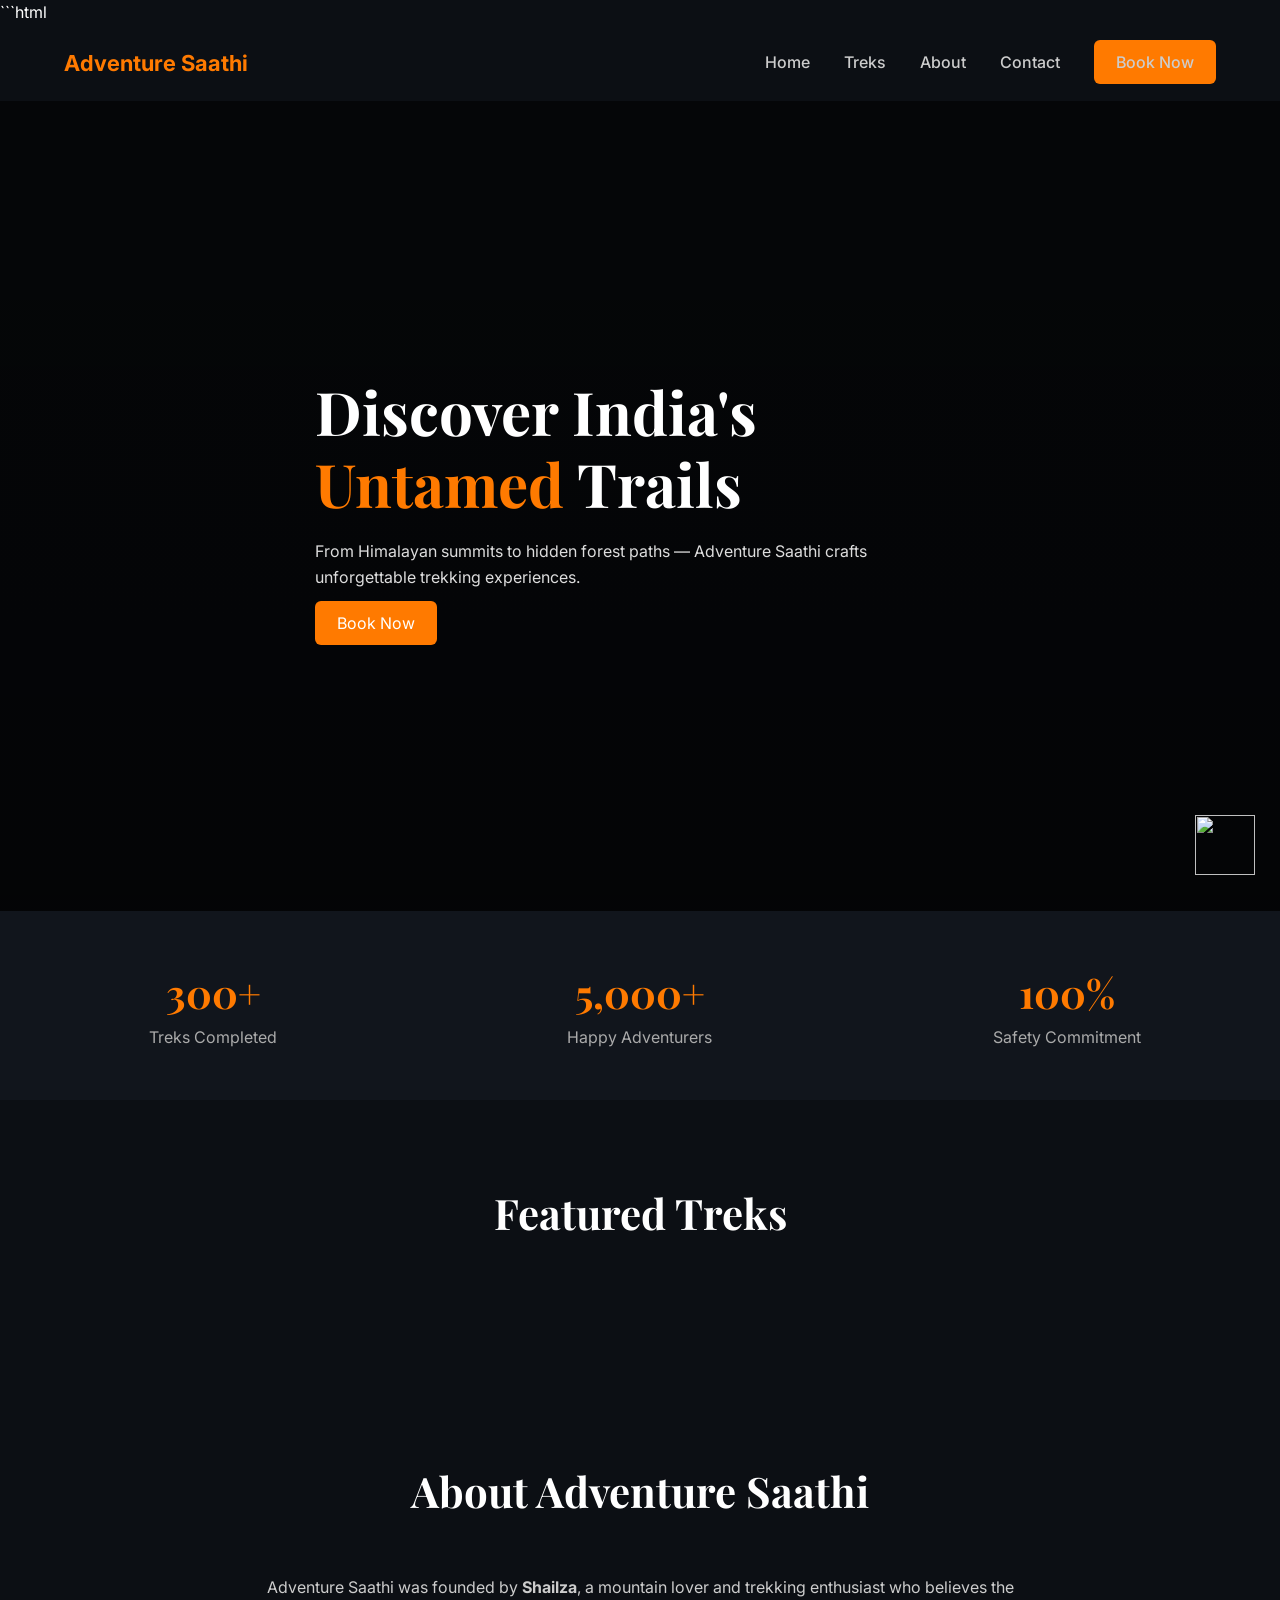
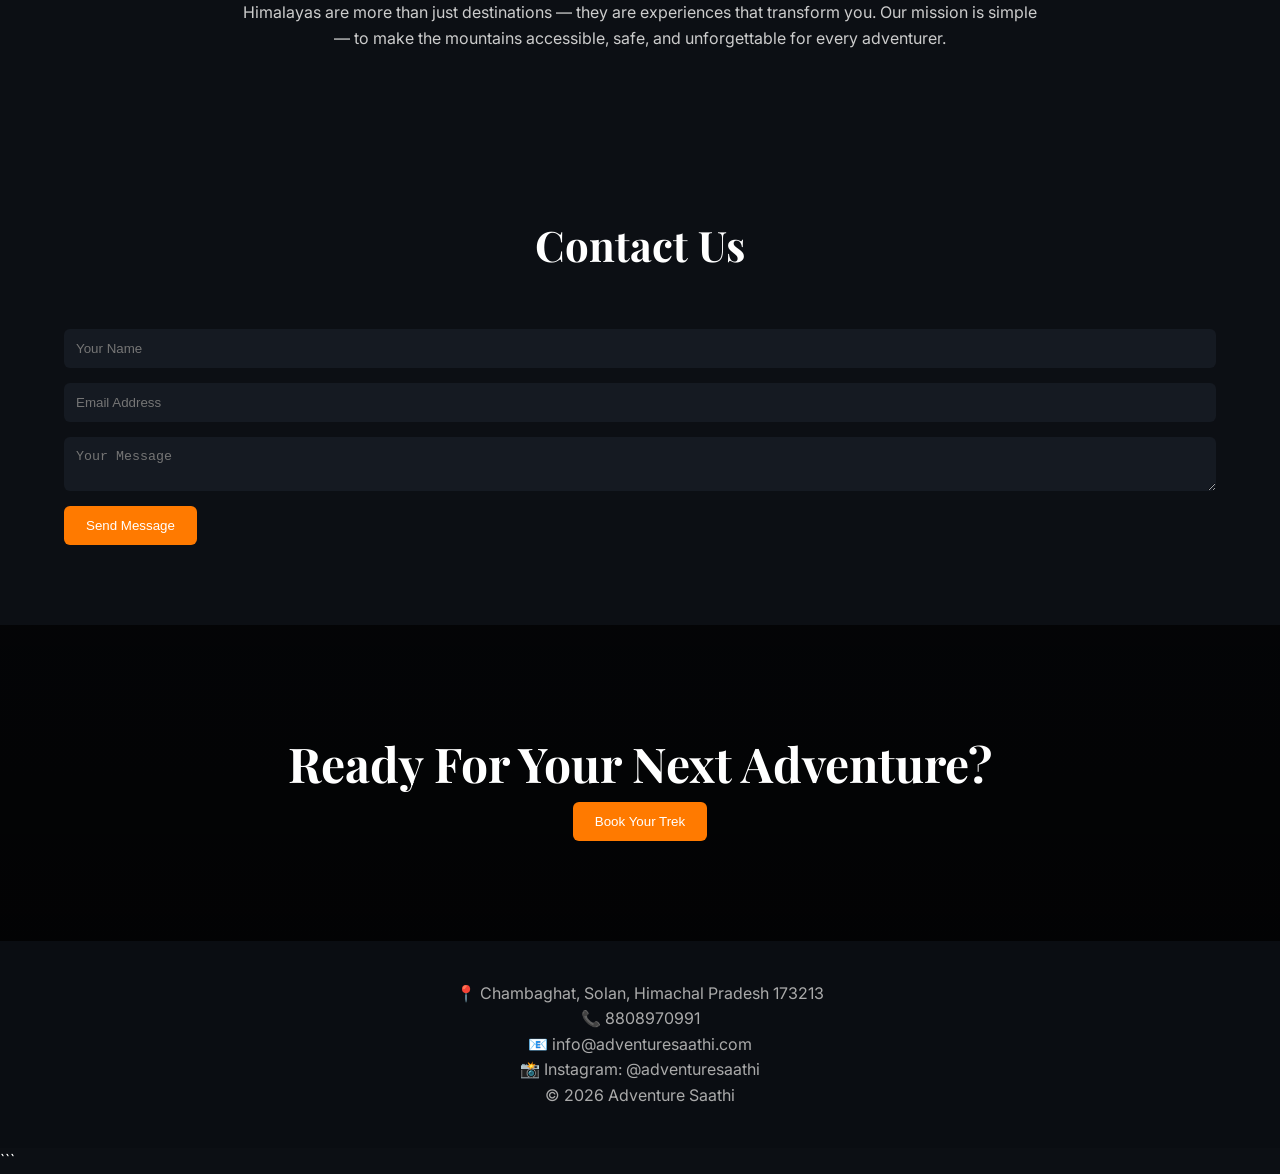
==== commit 4b397c95: "Update index.html" ====
--- a/index.html
+++ b/index.html
@@ -1,8 +1,11 @@
+```html
 <!DOCTYPE html>
 <html lang="en">
 <head>
+
 <meta charset="UTF-8">
 <meta name="viewport" content="width=device-width, initial-scale=1.0">
+
 <title>Adventure Saathi | Explore Beyond Limits</title>
 
 <link href="https://fonts.googleapis.com/css2?family=Playfair+Display:wght@600;700&family=Inter:wght@300;400;500;600&display=swap" rel="stylesheet">
@@ -257,9 +260,6 @@
 
 </div>
 
-
-<!-- HERO -->
-
 <section class="hero">
 
 <div class="container hero-content">
@@ -276,9 +276,6 @@
 
 </section>
 
-
-<!-- STATS -->
-
 <section class="stats">
 
 <div class="stat">
@@ -298,9 +295,6 @@
 
 </section>
 
-
-<!-- TREKS -->
-
 <section id="treks">
 
 <div class="container">
@@ -309,41 +303,11 @@
 <h2>Featured Treks</h2>
 </div>
 
-<div class="cards">
-
-<div class="card">
-<h3>Chopta Tungnath Trek</h3>
-<p>Mini Switzerland of India with the highest Shiva temple trek.</p>
-</div>
-
-<div class="card">
-<h3>Kedarkantha Trek</h3>
-<p>One of India's most beautiful winter summit treks.</p>
-</div>
-
-<div class="card">
-<h3>Brahmatal Trek</h3>
-<p>Frozen lakes and stunning views of Mt. Trishul & Nanda Ghunti.</p>
-</div>
-
-<div class="card">
-<h3>Sar Pass Trek</h3>
-<p>A thrilling crossover trek through forests and snowfields.</p>
-</div>
-
-<div class="card">
-<h3>Hampta Pass Trek</h3>
-<p>Dramatic crossover from lush Kullu valley to barren Spiti.</p>
-</div>
-
-</div>
+<div class="cards" id="treksContainer"></div>
 
 </div>
 
 </section>
-
-
-<!-- ABOUT -->
 
 <section id="about">
 
@@ -357,8 +321,6 @@
 
 Adventure Saathi was founded by <b>Shailza</b>, a mountain lover and trekking enthusiast who believes the Himalayas are more than just destinations — they are experiences that transform you.
 
-From the snowy trails of Kedarkantha to the high passes of Himachal, Adventure Saathi is built to bring authentic trekking experiences to explorers who seek adventure beyond ordinary travel.
-
 Our mission is simple — to make the mountains accessible, safe, and unforgettable for every adventurer.
 
 </p>
@@ -366,9 +328,6 @@
 </div>
 
 </section>
-
-
-<!-- CONTACT -->
 
 <section id="contact">
 
@@ -394,9 +353,6 @@
 
 </section>
 
-
-<!-- CTA -->
-
 <section class="cta">
 
 <h2>Ready For Your Next Adventure?</h2>
@@ -405,9 +361,6 @@
 
 </section>
 
-
-<!-- FOOTER -->
-
 <footer>
 
 <p>📍 Chambaghat, Solan, Himachal Pradesh 173213</p>
@@ -418,12 +371,9 @@
 
 <p>📸 Instagram: @adventuresaathi</p>
 
-<p>© 2026 Adventure Saathi. All Rights Reserved.</p>
+<p>© 2026 Adventure Saathi</p>
 
 </footer>
-
-
-<!-- BOOKING MODAL -->
 
 <div id="bookingModal" class="modal">
 
@@ -460,55 +410,80 @@
 
 </div>
 
-
-<!-- WHATSAPP BUTTON -->
-
-<a href="https://wa.me/918808970991?text=Hi%20Adventure%20Saathi%2C%20I%20want%20to%20know%20about%20your%20treks"
-class="whatsapp-float"
-target="_blank">
+<a href="https://wa.me/918808970991" class="whatsapp-float" target="_blank">
 
 <img src="https://cdn-icons-png.flaticon.com/512/733/733585.png">
 
 </a>
 
-
 <script>
 
-const LEADS_API = "https://script.google.com/macros/s/AKfycbwaAAPsyGDx60r8MvcQ_kzQnFa-VwXcpNnOaDXfLt3oLv6vje9vzFgLc7lGcQyWwPuP/exec";
-
-
-document.getElementById("bookingForm").addEventListener("submit", function(e){
+const TREKS_API="https://script.google.com/macros/s/AKfycbxGiwbYnBc0cSNzMKq0IG3uFioOUF5vw2J5St-WiTW8B4e5wfqFR8w8M1DbLBx-JLauXA/exec";
+const LEADS_API="https://script.google.com/macros/s/AKfycbwaAAPsyGDx60r8MvcQ_kzQnFa-VwXcpNnOaDXfLt3oLv6vje9vzFgLc7lGcQyWwPuP/exec";
+
+function loadTreks(){
+
+fetch(TREKS_API)
+
+.then(res=>res.json())
+
+.then(data=>{
+
+const container=document.getElementById("treksContainer");
+
+container.innerHTML="";
+
+data.forEach(trek=>{
+
+if(trek.status!=="active") return;
+
+const card=document.createElement("div");
+
+card.className="card";
+
+card.innerHTML=`
+
+<h3>${trek.trek_name}</h3>
+<p>${trek.short_desc}</p>
+<p><b>Location:</b> ${trek.location}</p>
+<p><b>Price:</b> ₹${trek.price}</p>
+<p><b>Dates:</b> ${trek.dates}</p>
+
+`;
+
+container.appendChild(card);
+
+});
+
+});
+
+}
+
+loadTreks();
+
+document.getElementById("bookingForm").addEventListener("submit",function(e){
 
 e.preventDefault();
 
-const data = {
+const data={
 
 name:document.getElementById("name").value,
-
 date:document.getElementById("date").value,
-
 destination:document.getElementById("destination").value,
-
 people:document.getElementById("people").value
 
 };
 
 fetch(LEADS_API,{
-
 method:"POST",
-
 body:JSON.stringify(data)
-
 })
 
 .then(res=>res.text())
-
 .then(()=>{
 
 alert("Booking Submitted Successfully 🚀");
-
 closeModal();
-
 document.getElementById("bookingForm").reset();
 
 })
@@ -520,7 +495,6 @@
 });
 
 });
-
 
 function openModal(){
 
@@ -550,3 +524,4 @@
 
 </body>
 </html>
+```
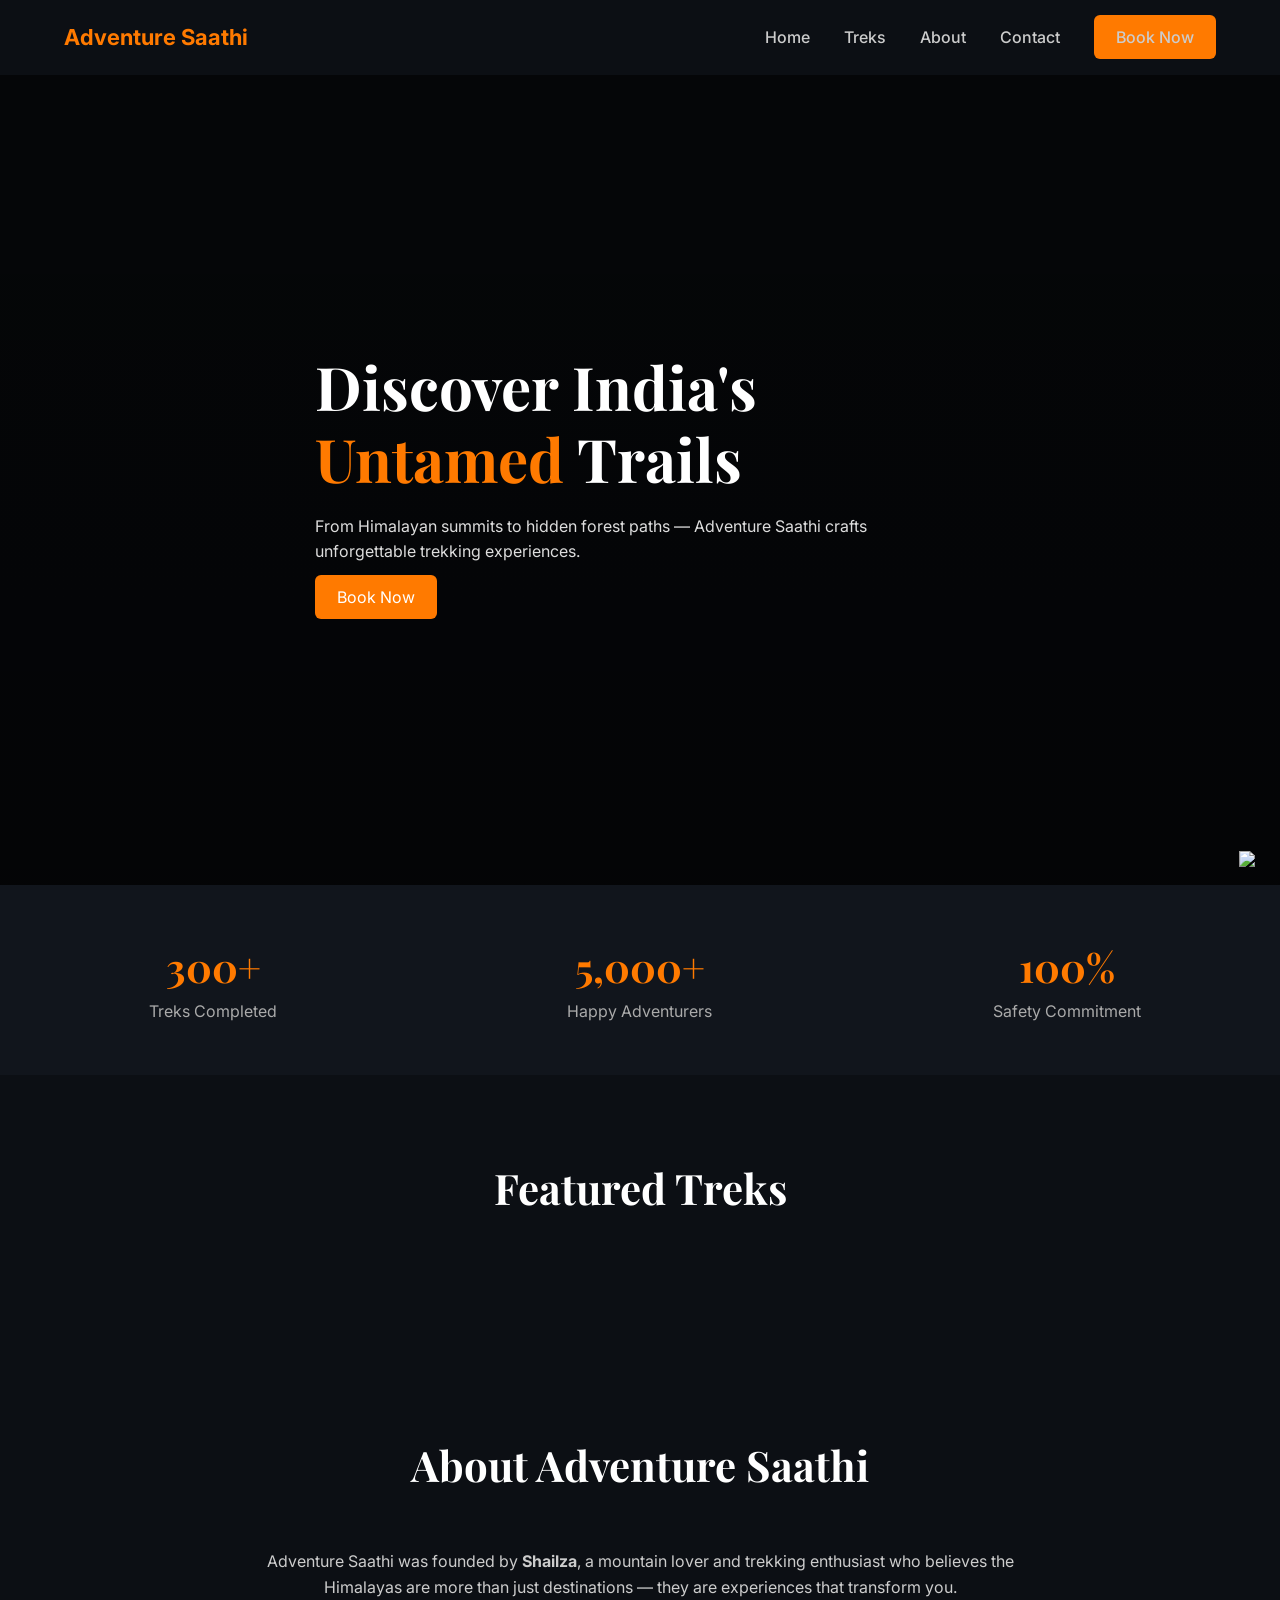
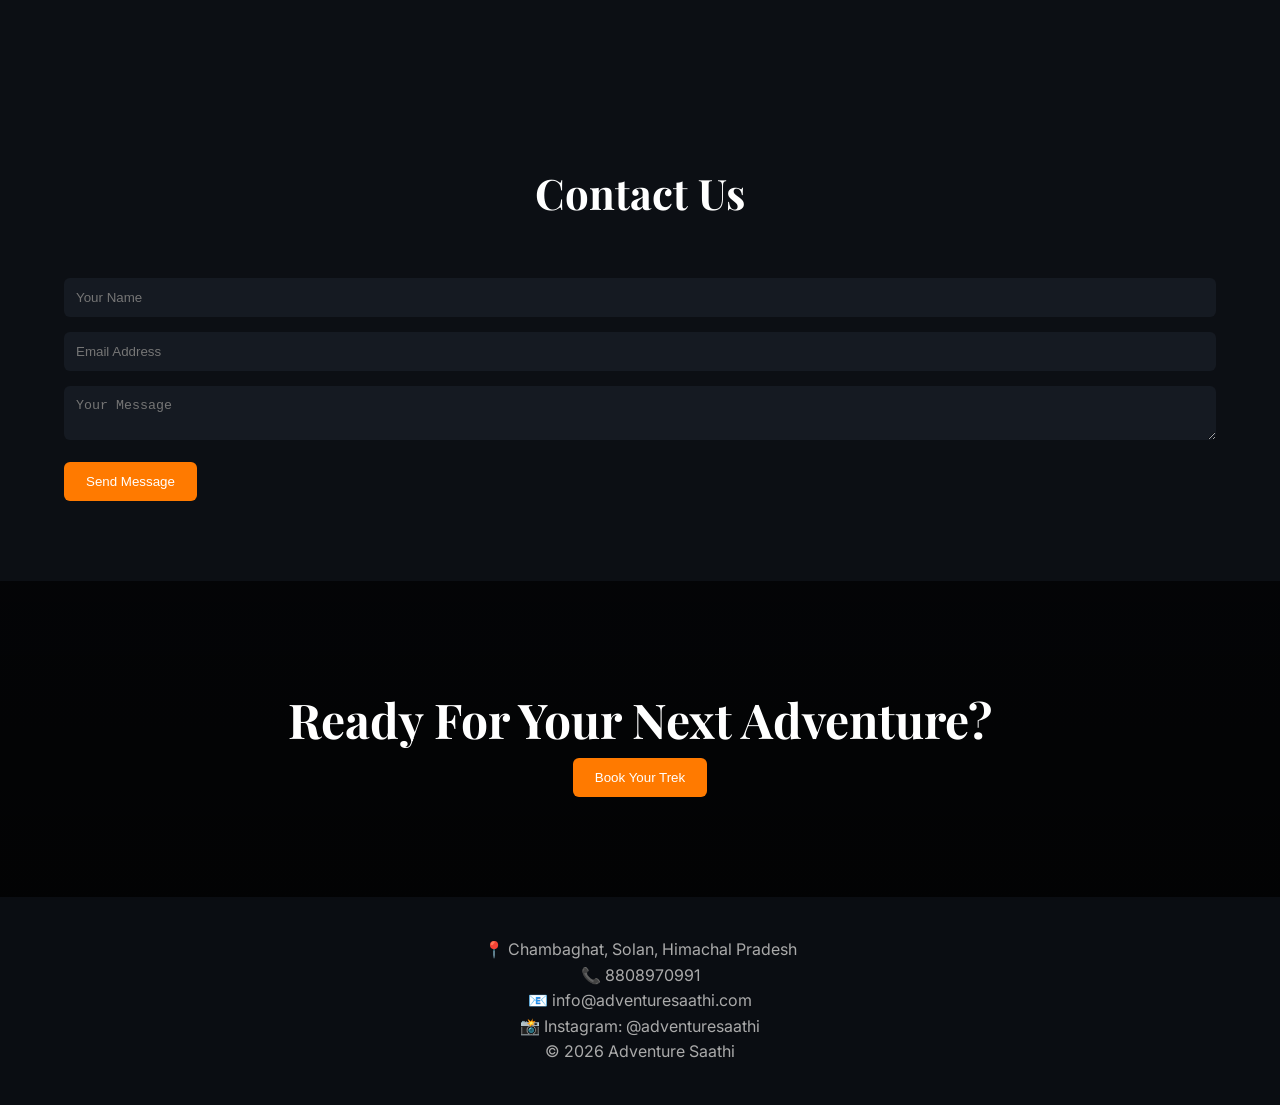
==== commit 0f0236c5: "Update index.html" ====
--- a/index.html
+++ b/index.html
@@ -1,11 +1,8 @@
-```html
 <!DOCTYPE html>
 <html lang="en">
 <head>
-
 <meta charset="UTF-8">
 <meta name="viewport" content="width=device-width, initial-scale=1.0">
-
 <title>Adventure Saathi | Explore Beyond Limits</title>
 
 <link href="https://fonts.googleapis.com/css2?family=Playfair+Display:wght@600;700&family=Inter:wght@300;400;500;600&display=swap" rel="stylesheet">
@@ -203,9 +200,9 @@
 cursor:pointer;
 }
 
-/* CONTACT FORM */
-
-form input, form textarea{
+/* CONTACT */
+
+form input,form textarea{
 width:100%;
 padding:12px;
 margin-bottom:15px;
@@ -245,7 +242,6 @@
 <div class="container">
 
 <nav>
-
 <div class="logo">Adventure Saathi</div>
 
 <div class="nav-links">
@@ -257,27 +253,21 @@
 </div>
 
 </nav>
-
 </div>
 
 <section class="hero">
-
 <div class="container hero-content">
 
 <h1>Discover India's <span class="highlight">Untamed</span> Trails</h1>
 
-<p>
-From Himalayan summits to hidden forest paths — Adventure Saathi crafts unforgettable trekking experiences.
-</p>
+<p>From Himalayan summits to hidden forest paths — Adventure Saathi crafts unforgettable trekking experiences.</p>
 
 <a class="btn-primary" onclick="openModal()">Book Now</a>
 
 </div>
-
 </section>
 
 <section class="stats">
-
 <div class="stat">
 <h2>300+</h2>
 <p>Treks Completed</p>
@@ -292,13 +282,10 @@
 <h2>100%</h2>
 <p>Safety Commitment</p>
 </div>
-
 </section>
 
 <section id="treks">
-
 <div class="container">
-
 <div class="section-title">
 <h2>Featured Treks</h2>
 </div>
@@ -306,11 +293,9 @@
 <div class="cards" id="treksContainer"></div>
 
 </div>
-
 </section>
 
 <section id="about">
-
 <div class="container">
 
 <div class="section-title">
@@ -321,54 +306,43 @@
 
 Adventure Saathi was founded by <b>Shailza</b>, a mountain lover and trekking enthusiast who believes the Himalayas are more than just destinations — they are experiences that transform you.
 
-Our mission is simple — to make the mountains accessible, safe, and unforgettable for every adventurer.
-
 </p>
 
 </div>
-
 </section>
 
 <section id="contact">
-
 <div class="container">
 
 <div class="section-title">
 <h2>Contact Us</h2>
 </div>
 
-<form>
-
-<input type="text" placeholder="Your Name" required>
-
-<input type="email" placeholder="Email Address" required>
-
-<textarea placeholder="Your Message" required></textarea>
-
-<button class="btn-primary">Send Message</button>
+<form id="contactForm">
+
+<input type="text" id="contactName" placeholder="Your Name" required>
+
+<input type="email" id="contactEmail" placeholder="Email Address" required>
+
+<textarea id="contactMessage" placeholder="Your Message" required></textarea>
+
+<button type="submit" class="btn-primary">Send Message</button>
 
 </form>
 
 </div>
-
 </section>
 
 <section class="cta">
-
 <h2>Ready For Your Next Adventure?</h2>
-
 <button class="btn-primary" onclick="openModal()">Book Your Trek</button>
-
 </section>
 
 <footer>
 
-<p>📍 Chambaghat, Solan, Himachal Pradesh 173213</p>
-
+<p>📍 Chambaghat, Solan, Himachal Pradesh</p>
 <p>📞 8808970991</p>
-
 <p>📧 info@adventuresaathi.com</p>
-
 <p>📸 Instagram: @adventuresaathi</p>
 
 <p>© 2026 Adventure Saathi</p>
@@ -387,17 +361,10 @@
 
 <input type="text" id="name" placeholder="Full Name" required>
 
-<input type="month" id="date" required>
+<input type="text" id="date" placeholder="Month, Year" onfocus="(this.type='month')" onblur="if(!this.value)this.type='text'" required>
 
 <select id="destination" required>
-
 <option value="">Select Destination</option>
-<option>Chopta Tungnath</option>
-<option>Kedarkantha</option>
-<option>Brahmatal</option>
-<option>Sar Pass</option>
-<option>Hampta Pass</option>
-
 </select>
 
 <input type="number" id="people" placeholder="Number of People" min="1" required>
@@ -407,10 +374,10 @@
 </form>
 
 </div>
-
-</div>
-
-<a href="https://wa.me/918808970991" class="whatsapp-float" target="_blank">
+</div>
+
+<a href="https://wa.me/918808970991?text=Hi%20Adventure%20Saathi%2C%20I%20want%20to%20know%20about%20your%20treks"
+class="whatsapp-float" target="_blank">
 
 <img src="https://cdn-icons-png.flaticon.com/512/733/733585.png">
 
@@ -419,17 +386,20 @@
 <script>
 
 const TREKS_API="https://script.google.com/macros/s/AKfycbxGiwbYnBc0cSNzMKq0IG3uFioOUF5vw2J5St-WiTW8B4e5wfqFR8w8M1DbLBx-JLauXA/exec";
-const LEADS_API="https://script.google.com/macros/s/AKfycbwaAAPsyGDx60r8MvcQ_kzQnFa-VwXcpNnOaDXfLt3oLv6vje9vzFgLc7lGcQyWwPuP/exec";
+
+const BOOKING_API="https://script.google.com/macros/s/AKfycbwaAAPsyGDx60r8MvcQ_kzQnFa-VwXcpNnOaDXfLt3oLv6vje9vzFgLc7lGcQyWwPuP/exec";
+
+const CONTACT_API="https://script.google.com/macros/s/AKfycbxkfXPNdjWt17UMiLPt-z-gwJTisZ6JUsRtRXpJqBtbEZYyOgQrFKD8DmykoaIHo6ZNaA/exec";
+
 
 function loadTreks(){
 
 fetch(TREKS_API)
-
 .then(res=>res.json())
-
 .then(data=>{
 
 const container=document.getElementById("treksContainer");
+const dropdown=document.getElementById("destination");
 
 container.innerHTML="";
 
@@ -438,21 +408,22 @@
 if(trek.status!=="active") return;
 
 const card=document.createElement("div");
-
 card.className="card";
 
 card.innerHTML=`
-
 <h3>${trek.trek_name}</h3>
 <p>${trek.short_desc}</p>
 <p><b>Location:</b> ${trek.location}</p>
 <p><b>Price:</b> ₹${trek.price}</p>
 <p><b>Dates:</b> ${trek.dates}</p>
-
 `;
 
 container.appendChild(card);
 
+const option=document.createElement("option");
+option.textContent=trek.trek_name;
+dropdown.appendChild(option);
+
 });
 
 });
@@ -461,67 +432,81 @@
 
 loadTreks();
 
+
 document.getElementById("bookingForm").addEventListener("submit",function(e){
 
 e.preventDefault();
 
 const data={
-
 name:document.getElementById("name").value,
 date:document.getElementById("date").value,
 destination:document.getElementById("destination").value,
 people:document.getElementById("people").value
-
 };
 
-fetch(LEADS_API,{
+fetch(BOOKING_API,{
 method:"POST",
 body:JSON.stringify(data)
 })
 
 .then(res=>res.text())
 .then(()=>{
-
 alert("Booking Submitted Successfully 🚀");
 closeModal();
 document.getElementById("bookingForm").reset();
-
 })
 
 .catch(()=>{
-
 alert("Something went wrong! Please try again.");
-
 });
 
 });
 
+
+document.getElementById("contactForm").addEventListener("submit",function(e){
+
+e.preventDefault();
+
+const data={
+name:document.getElementById("contactName").value,
+email:document.getElementById("contactEmail").value,
+msg:document.getElementById("contactMessage").value
+};
+
+fetch(CONTACT_API,{
+method:"POST",
+body:JSON.stringify(data)
+})
+
+.then(res=>res.text())
+.then(()=>{
+alert("Message sent successfully ✅");
+document.getElementById("contactForm").reset();
+})
+
+.catch(()=>{
+alert("Something went wrong.");
+});
+
+});
+
+
 function openModal(){
-
 document.getElementById("bookingModal").style.display="flex";
-
 }
 
 function closeModal(){
-
 document.getElementById("bookingModal").style.display="none";
-
 }
 
 window.onclick=function(event){
-
 const modal=document.getElementById("bookingModal");
-
 if(event.target==modal){
-
 modal.style.display="none";
-
-}
-
+}
 }
 
 </script>
 
 </body>
 </html>
-```
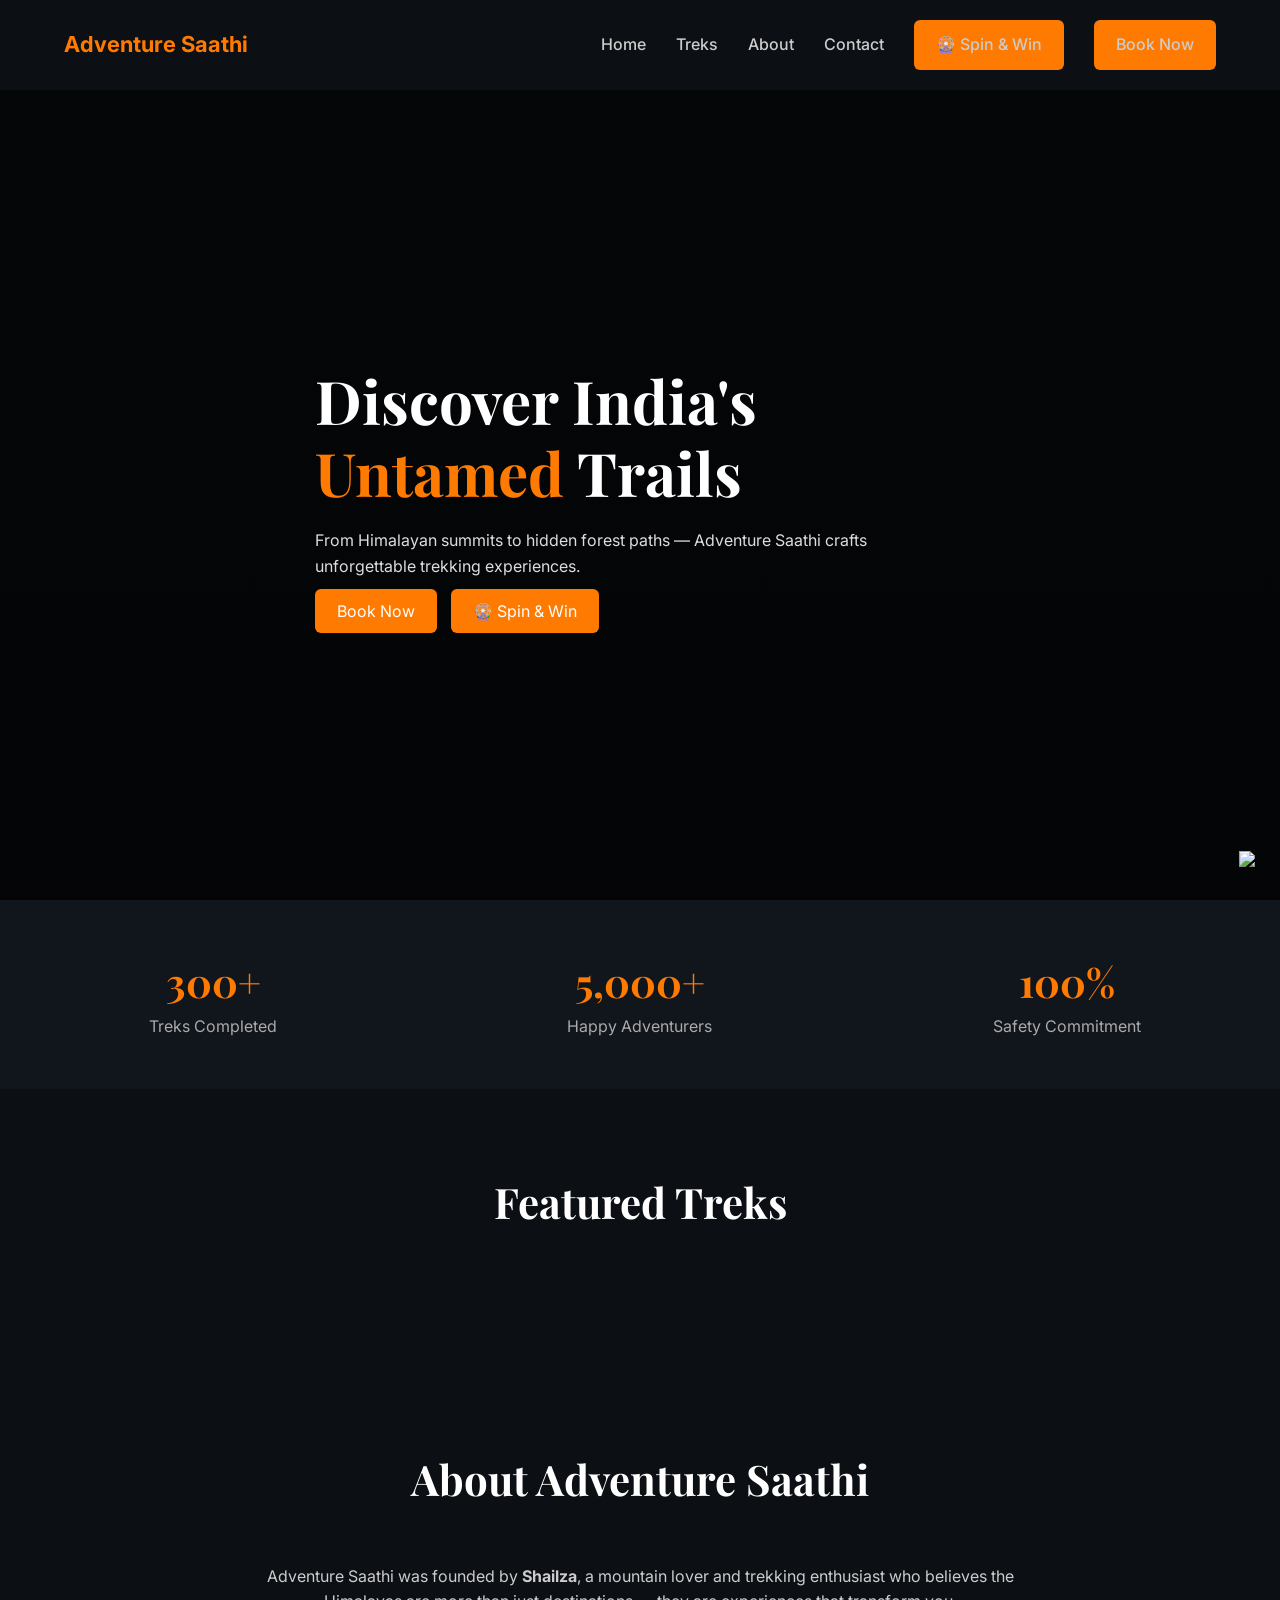
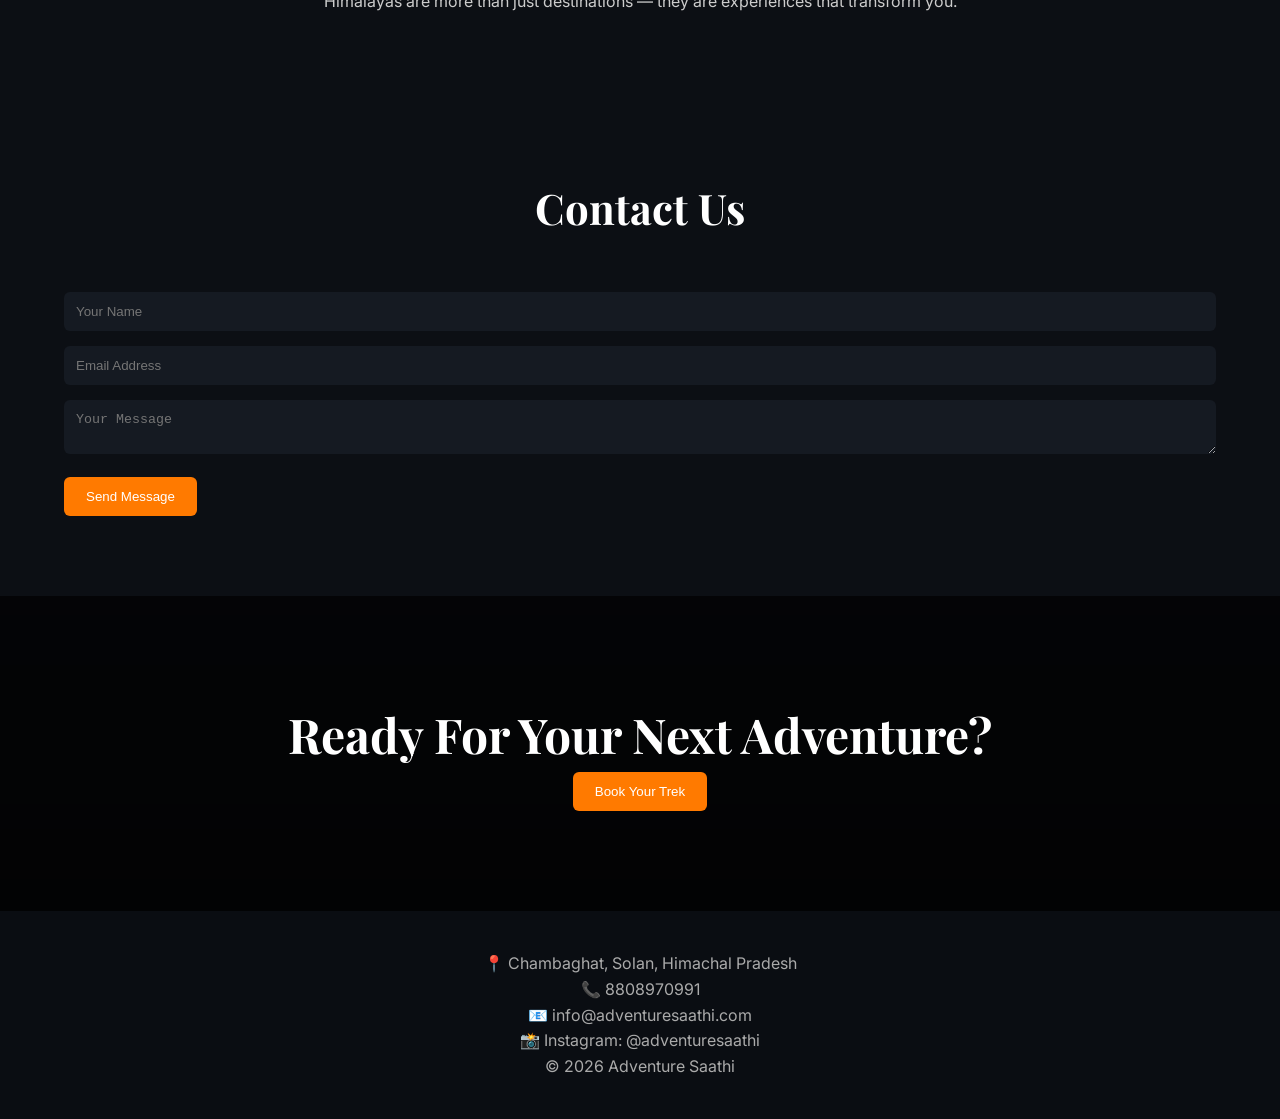
==== commit 303db02f: "Update index.html" ====
--- a/index.html
+++ b/index.html
@@ -8,7 +8,6 @@
 <link href="https://fonts.googleapis.com/css2?family=Playfair+Display:wght@600;700&family=Inter:wght@300;400;500;600&display=swap" rel="stylesheet">
 
 <style>
-
 *{margin:0;padding:0;box-sizing:border-box;}
 
 body{
@@ -18,220 +17,97 @@
 line-height:1.6;
 }
 
-h1,h2,h3{
-font-family:'Playfair Display',serif;
-}
-
-.container{
-width:90%;
-max-width:1200px;
-margin:auto;
-}
+h1,h2,h3{font-family:'Playfair Display',serif;}
+
+.container{width:90%;max-width:1200px;margin:auto;}
 
 /* NAVBAR */
-
-nav{
-display:flex;
-justify-content:space-between;
+nav{display:flex;justify-content:space-between;align-items:center;padding:20px 0;position:relative;}
+
+.logo{font-weight:700;font-size:22px;color:#ff7a00;}
+
+.nav-links{display:flex;align-items:center;}
+
+.nav-links a{margin-left:30px;text-decoration:none;color:#ccc;font-weight:500;}
+
+.nav-links a:hover{color:#ff7a00;}
+
+.menu-toggle{display:none;font-size:26px;cursor:pointer;}
+
+.btn-primary{background:#ff7a00;padding:12px 22px;border-radius:6px;color:white;cursor:pointer;border:none;text-decoration:none;}
+
+/* HERO */
+.hero{height:90vh;background:linear-gradient(rgba(0,0,0,0.6),rgba(0,0,0,0.7)),url('https://images.unsplash.com/photo-1501785888041-af3ef285b470') center/cover;display:flex;align-items:center;}
+
+.hero-content{max-width:650px;}
+
+.hero h1{font-size:60px;line-height:1.2;}
+
+.highlight{color:#ff7a00;}
+
+.hero p{margin:20px 0;color:#ddd;}
+
+/* STATS */
+.stats{background:#11151c;padding:50px 0;text-align:center;display:grid;grid-template-columns:repeat(auto-fit,minmax(200px,1fr));}
+
+.stat h2{color:#ff7a00;font-size:40px;}
+
+.stat p{color:#aaa;}
+
+/* SECTIONS */
+section{padding:80px 0;}
+
+.section-title{text-align:center;margin-bottom:50px;}
+
+.section-title h2{font-size:42px;}
+
+.cards{display:grid;grid-template-columns:repeat(auto-fit,minmax(280px,1fr));gap:30px;}
+
+.card{background:#151a22;padding:30px;border-radius:12px;transition:0.3s;}
+
+.card:hover{transform:translateY(-5px);border:1px solid #ff7a00;}
+
+/* CTA */
+.cta{text-align:center;background:linear-gradient(rgba(0,0,0,0.7),rgba(0,0,0,0.8)),url('https://images.unsplash.com/photo-1464822759023-fed622ff2c3b') center/cover;padding:100px 20px;}
+
+.cta h2{font-size:48px;}
+
+/* MODAL */
+.modal{display:none;position:fixed;z-index:1000;left:0;top:0;width:100%;height:100%;background:rgba(0,0,0,0.8);justify-content:center;align-items:center;}
+
+.modal-content{background:#151a22;padding:40px;border-radius:12px;width:90%;max-width:400px;position:relative;}
+
+.modal-content input,.modal-content select{width:100%;padding:12px;margin-bottom:15px;border:none;border-radius:6px;background:#0c0f14;color:white;}
+
+.close{position:absolute;right:20px;top:15px;font-size:24px;cursor:pointer;}
+
+/* CONTACT */
+form input,form textarea{width:100%;padding:12px;margin-bottom:15px;border-radius:6px;border:none;background:#151a22;color:white;}
+
+/* WHATSAPP */
+.whatsapp-float{position:fixed;bottom:25px;right:25px;z-index:999;}
+.whatsapp-float img{width:60px;}
+
+/* FOOTER */
+footer{background:#0a0d12;padding:40px 0;text-align:center;color:#aaa;}
+
+/* MOBILE FIX */
+@media(max-width:768px){
+.nav-links{
+position:absolute;
+top:70px;
+right:0;
+background:#11151c;
+width:100%;
+flex-direction:column;
 align-items:center;
+display:none;
 padding:20px 0;
 }
 
-.logo{
-font-weight:700;
-font-size:22px;
-color:#ff7a00;
-}
-
-.nav-links a{
-margin-left:30px;
-text-decoration:none;
-color:#ccc;
-font-weight:500;
-}
-
-.nav-links a:hover{
-color:#ff7a00;
-}
-
-.btn-primary{
-background:#ff7a00;
-padding:12px 22px;
-border-radius:6px;
-color:white;
-cursor:pointer;
-border:none;
-text-decoration:none;
-}
-
-/* HERO */
-
-.hero{
-height:90vh;
-background:linear-gradient(rgba(0,0,0,0.6),rgba(0,0,0,0.7)),
-url('https://images.unsplash.com/photo-1501785888041-af3ef285b470') center/cover;
-display:flex;
-align-items:center;
-}
-
-.hero-content{
-max-width:650px;
-}
-
-.hero h1{
-font-size:60px;
-line-height:1.2;
-}
-
-.highlight{
-color:#ff7a00;
-}
-
-.hero p{
-margin:20px 0;
-color:#ddd;
-}
-
-/* STATS */
-
-.stats{
-background:#11151c;
-padding:50px 0;
-text-align:center;
-display:grid;
-grid-template-columns:repeat(auto-fit,minmax(200px,1fr));
-}
-
-.stat h2{
-color:#ff7a00;
-font-size:40px;
-}
-
-.stat p{
-color:#aaa;
-}
-
-/* SECTIONS */
-
-section{
-padding:80px 0;
-}
-
-.section-title{
-text-align:center;
-margin-bottom:50px;
-}
-
-.section-title h2{
-font-size:42px;
-}
-
-.cards{
-display:grid;
-grid-template-columns:repeat(auto-fit,minmax(280px,1fr));
-gap:30px;
-}
-
-.card{
-background:#151a22;
-padding:30px;
-border-radius:12px;
-transition:0.3s;
-}
-
-.card:hover{
-transform:translateY(-5px);
-border:1px solid #ff7a00;
-}
-
-/* CTA */
-
-.cta{
-text-align:center;
-background:linear-gradient(rgba(0,0,0,0.7),rgba(0,0,0,0.8)),
-url('https://images.unsplash.com/photo-1464822759023-fed622ff2c3b') center/cover;
-padding:100px 20px;
-}
-
-.cta h2{
-font-size:48px;
-}
-
-/* MODAL */
-
-.modal{
-display:none;
-position:fixed;
-z-index:1000;
-left:0;
-top:0;
-width:100%;
-height:100%;
-background:rgba(0,0,0,0.8);
-justify-content:center;
-align-items:center;
-}
-
-.modal-content{
-background:#151a22;
-padding:40px;
-border-radius:12px;
-width:90%;
-max-width:400px;
-position:relative;
-}
-
-.modal-content input,
-.modal-content select{
-width:100%;
-padding:12px;
-margin-bottom:15px;
-border:none;
-border-radius:6px;
-background:#0c0f14;
-color:white;
-}
-
-.close{
-position:absolute;
-right:20px;
-top:15px;
-font-size:24px;
-cursor:pointer;
-}
-
-/* CONTACT */
-
-form input,form textarea{
-width:100%;
-padding:12px;
-margin-bottom:15px;
-border-radius:6px;
-border:none;
-background:#151a22;
-color:white;
-}
-
-/* WHATSAPP */
-
-.whatsapp-float{
-position:fixed;
-bottom:25px;
-right:25px;
-z-index:999;
-}
-
-.whatsapp-float img{
-width:60px;
-}
-
-/* FOOTER */
-
-footer{
-background:#0a0d12;
-padding:40px 0;
-text-align:center;
-color:#aaa;
+.nav-links a{margin:12px 0;}
+
+.menu-toggle{display:block;}
 }
 
 </style>
@@ -240,96 +116,62 @@
 <body>
 
 <div class="container">
-
 <nav>
 <div class="logo">Adventure Saathi</div>
 
-<div class="nav-links">
+<div class="menu-toggle" onclick="toggleMenu()">☰</div>
+
+<div class="nav-links" id="navLinks">
 <a href="#">Home</a>
 <a href="#treks">Treks</a>
 <a href="#about">About</a>
 <a href="#contact">Contact</a>
+<a href="/spin" class="btn-primary">🎡 Spin & Win</a>
 <a href="#" class="btn-primary" onclick="openModal()">Book Now</a>
 </div>
-
 </nav>
 </div>
 
 <section class="hero">
 <div class="container hero-content">
-
 <h1>Discover India's <span class="highlight">Untamed</span> Trails</h1>
-
 <p>From Himalayan summits to hidden forest paths — Adventure Saathi crafts unforgettable trekking experiences.</p>
-
 <a class="btn-primary" onclick="openModal()">Book Now</a>
-
+<a href="/spin" class="btn-primary" style="margin-left:10px;">🎡 Spin & Win</a>
 </div>
 </section>
 
 <section class="stats">
-<div class="stat">
-<h2>300+</h2>
-<p>Treks Completed</p>
-</div>
-
-<div class="stat">
-<h2>5,000+</h2>
-<p>Happy Adventurers</p>
-</div>
-
-<div class="stat">
-<h2>100%</h2>
-<p>Safety Commitment</p>
-</div>
+<div class="stat"><h2>300+</h2><p>Treks Completed</p></div>
+<div class="stat"><h2>5,000+</h2><p>Happy Adventurers</p></div>
+<div class="stat"><h2>100%</h2><p>Safety Commitment</p></div>
 </section>
 
 <section id="treks">
 <div class="container">
-<div class="section-title">
-<h2>Featured Treks</h2>
-</div>
-
+<div class="section-title"><h2>Featured Treks</h2></div>
 <div class="cards" id="treksContainer"></div>
-
 </div>
 </section>
 
 <section id="about">
 <div class="container">
-
-<div class="section-title">
-<h2>About Adventure Saathi</h2>
-</div>
-
+<div class="section-title"><h2>About Adventure Saathi</h2></div>
 <p style="max-width:800px;margin:auto;text-align:center;color:#ccc">
-
 Adventure Saathi was founded by <b>Shailza</b>, a mountain lover and trekking enthusiast who believes the Himalayas are more than just destinations — they are experiences that transform you.
-
 </p>
-
 </div>
 </section>
 
 <section id="contact">
 <div class="container">
-
-<div class="section-title">
-<h2>Contact Us</h2>
-</div>
-
+<div class="section-title"><h2>Contact Us</h2></div>
 <form id="contactForm">
-
 <input type="text" id="contactName" placeholder="Your Name" required>
-
 <input type="email" id="contactEmail" placeholder="Email Address" required>
-
 <textarea id="contactMessage" placeholder="Your Message" required></textarea>
-
 <button type="submit" class="btn-primary">Send Message</button>
-
 </form>
-
 </div>
 </section>
 
@@ -339,172 +181,63 @@
 </section>
 
 <footer>
-
 <p>📍 Chambaghat, Solan, Himachal Pradesh</p>
 <p>📞 8808970991</p>
 <p>📧 info@adventuresaathi.com</p>
 <p>📸 Instagram: @adventuresaathi</p>
-
 <p>© 2026 Adventure Saathi</p>
-
 </footer>
 
 <div id="bookingModal" class="modal">
-
 <div class="modal-content">
-
 <span class="close" onclick="closeModal()">&times;</span>
-
 <h2>Book Your Adventure</h2>
-
 <form id="bookingForm">
-
 <input type="text" id="name" placeholder="Full Name" required>
-
 <input type="text" id="date" placeholder="Month, Year" onfocus="(this.type='month')" onblur="if(!this.value)this.type='text'" required>
-
-<select id="destination" required>
-<option value="">Select Destination</option>
-</select>
-
+<select id="destination" required><option value="">Select Destination</option></select>
 <input type="number" id="people" placeholder="Number of People" min="1" required>
-
 <button type="submit" class="btn-primary">Submit</button>
-
 </form>
-
-</div>
-</div>
-
-<a href="https://wa.me/918808970991?text=Hi%20Adventure%20Saathi%2C%20I%20want%20to%20know%20about%20your%20treks"
-class="whatsapp-float" target="_blank">
-
+</div>
+</div>
+
+<a href="https://wa.me/918808970991?text=Hi%20Adventure%20Saathi%2C%20I%20want%20to%20know%20about%20your%20treks" class="whatsapp-float" target="_blank">
 <img src="https://cdn-icons-png.flaticon.com/512/733/733585.png">
-
 </a>
 
 <script>
 
+function toggleMenu(){
+const nav=document.getElementById("navLinks");
+nav.style.display = nav.style.display === "flex" ? "none" : "flex";
+}
+
 const TREKS_API="https://script.google.com/macros/s/AKfycbxGiwbYnBc0cSNzMKq0IG3uFioOUF5vw2J5St-WiTW8B4e5wfqFR8w8M1DbLBx-JLauXA/exec";
-
 const BOOKING_API="https://script.google.com/macros/s/AKfycbwaAAPsyGDx60r8MvcQ_kzQnFa-VwXcpNnOaDXfLt3oLv6vje9vzFgLc7lGcQyWwPuP/exec";
-
 const CONTACT_API="https://script.google.com/macros/s/AKfycbxkfXPNdjWt17UMiLPt-z-gwJTisZ6JUsRtRXpJqBtbEZYyOgQrFKD8DmykoaIHo6ZNaA/exec";
 
-
 function loadTreks(){
-
 fetch(TREKS_API)
 .then(res=>res.json())
 .then(data=>{
-
 const container=document.getElementById("treksContainer");
 const dropdown=document.getElementById("destination");
-
 container.innerHTML="";
-
 data.forEach(trek=>{
-
 if(trek.status!=="active") return;
-
 const card=document.createElement("div");
 card.className="card";
-
-card.innerHTML=`
-<h3>${trek.trek_name}</h3>
-<p>${trek.short_desc}</p>
-<p><b>Location:</b> ${trek.location}</p>
-<p><b>Price:</b> ₹${trek.price}</p>
-<p><b>Dates:</b> ${trek.dates}</p>
-`;
-
+card.innerHTML=`<h3>${trek.trek_name}</h3><p>${trek.short_desc}</p><p><b>Location:</b> ${trek.location}</p><p><b>Price:</b> ₹${trek.price}</p><p><b>Dates:</b> ${trek.dates}</p>`;
 container.appendChild(card);
-
 const option=document.createElement("option");
 option.textContent=trek.trek_name;
 dropdown.appendChild(option);
-
 });
-
 });
-
 }
 
 loadTreks();
-
-
-document.getElementById("bookingForm").addEventListener("submit",function(e){
-
-e.preventDefault();
-
-const data={
-name:document.getElementById("name").value,
-date:document.getElementById("date").value,
-destination:document.getElementById("destination").value,
-people:document.getElementById("people").value
-};
-
-fetch(BOOKING_API,{
-method:"POST",
-body:JSON.stringify(data)
-})
-
-.then(res=>res.text())
-.then(()=>{
-alert("Booking Submitted Successfully 🚀");
-closeModal();
-document.getElementById("bookingForm").reset();
-})
-
-.catch(()=>{
-alert("Something went wrong! Please try again.");
-});
-
-});
-
-
-document.getElementById("contactForm").addEventListener("submit",function(e){
-
-e.preventDefault();
-
-const data={
-name:document.getElementById("contactName").value,
-email:document.getElementById("contactEmail").value,
-msg:document.getElementById("contactMessage").value
-};
-
-fetch(CONTACT_API,{
-method:"POST",
-body:JSON.stringify(data)
-})
-
-.then(res=>res.text())
-.then(()=>{
-alert("Message sent successfully ✅");
-document.getElementById("contactForm").reset();
-})
-
-.catch(()=>{
-alert("Something went wrong.");
-});
-
-});
-
-
-function openModal(){
-document.getElementById("bookingModal").style.display="flex";
-}
-
-function closeModal(){
-document.getElementById("bookingModal").style.display="none";
-}
-
-window.onclick=function(event){
-const modal=document.getElementById("bookingModal");
-if(event.target==modal){
-modal.style.display="none";
-}
-}
 
 </script>
 
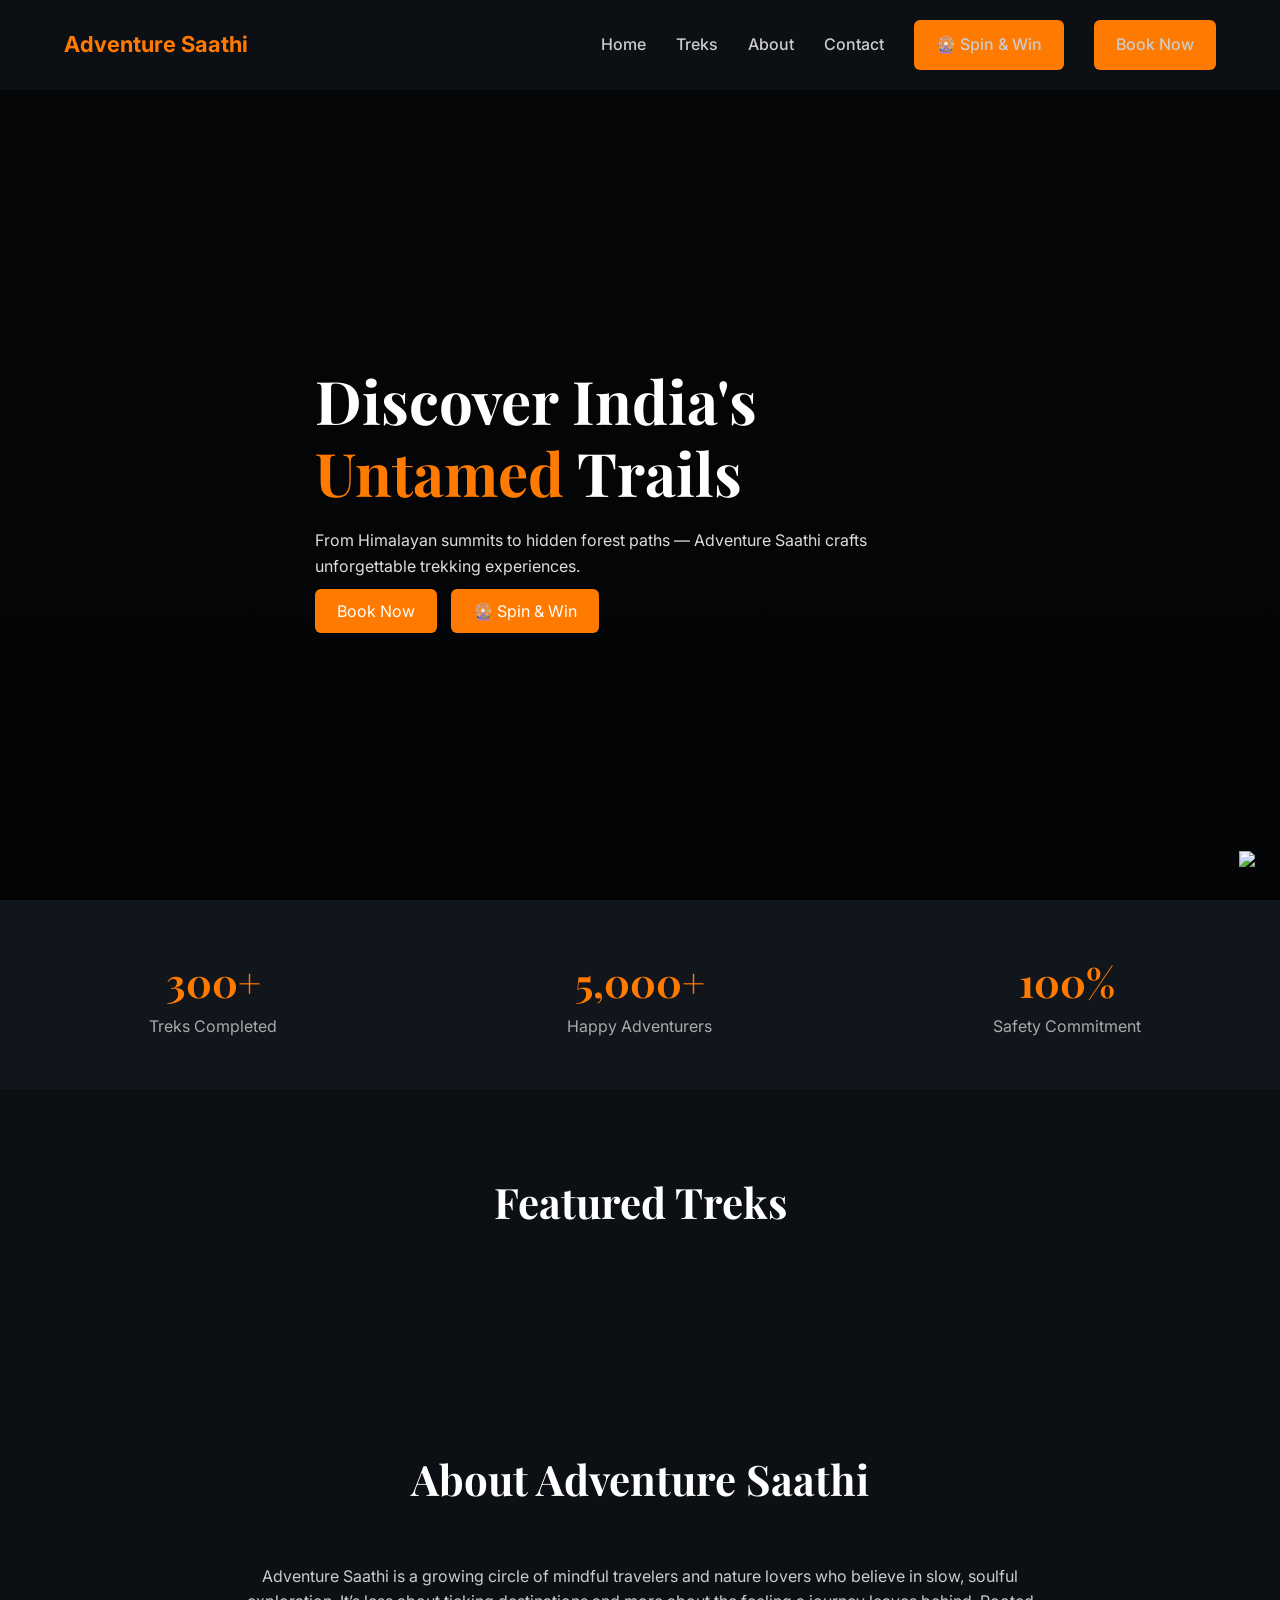
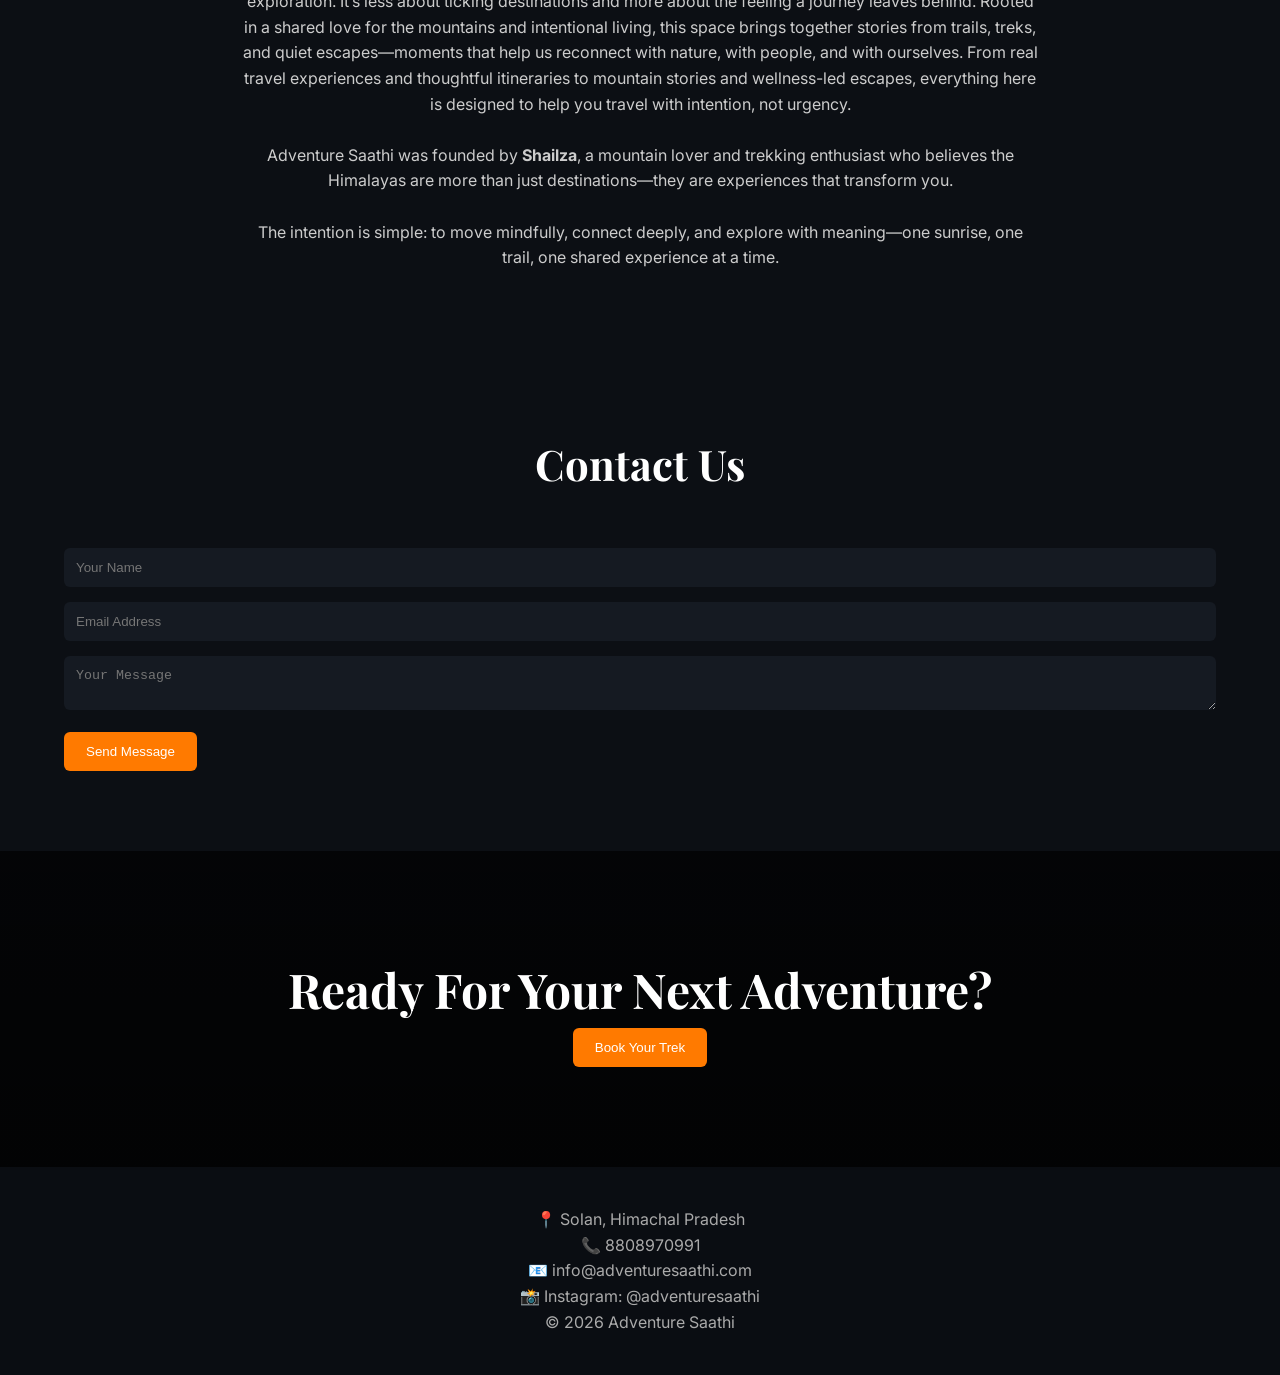
==== commit ae6afdc2: "Update index.html" ====
--- a/index.html
+++ b/index.html
@@ -158,7 +158,21 @@
 <div class="container">
 <div class="section-title"><h2>About Adventure Saathi</h2></div>
 <p style="max-width:800px;margin:auto;text-align:center;color:#ccc">
-Adventure Saathi was founded by <b>Shailza</b>, a mountain lover and trekking enthusiast who believes the Himalayas are more than just destinations — they are experiences that transform you.
+
+Adventure Saathi is a growing circle of mindful travelers and nature lovers who believe in slow, soulful exploration. It’s less about ticking destinations and more about the feeling a journey leaves behind.
+
+Rooted in a shared love for the mountains and intentional living, this space brings together stories from trails, treks, and quiet escapes—moments that help us reconnect with nature, with people, and with ourselves.
+
+From real travel experiences and thoughtful itineraries to mountain stories and wellness-led escapes, everything here is designed to help you travel with intention, not urgency.
+
+<br><br>
+
+Adventure Saathi was founded by <b>Shailza</b>, a mountain lover and trekking enthusiast who believes the Himalayas are more than just destinations—they are experiences that transform you.
+
+<br><br>
+
+The intention is simple: to move mindfully, connect deeply, and explore with meaning—one sunrise, one trail, one shared experience at a time.
+
 </p>
 </div>
 </section>
@@ -181,7 +195,7 @@
 </section>
 
 <footer>
-<p>📍 Chambaghat, Solan, Himachal Pradesh</p>
+<p>📍 Solan, Himachal Pradesh</p>
 <p>📞 8808970991</p>
 <p>📧 info@adventuresaathi.com</p>
 <p>📸 Instagram: @adventuresaathi</p>
